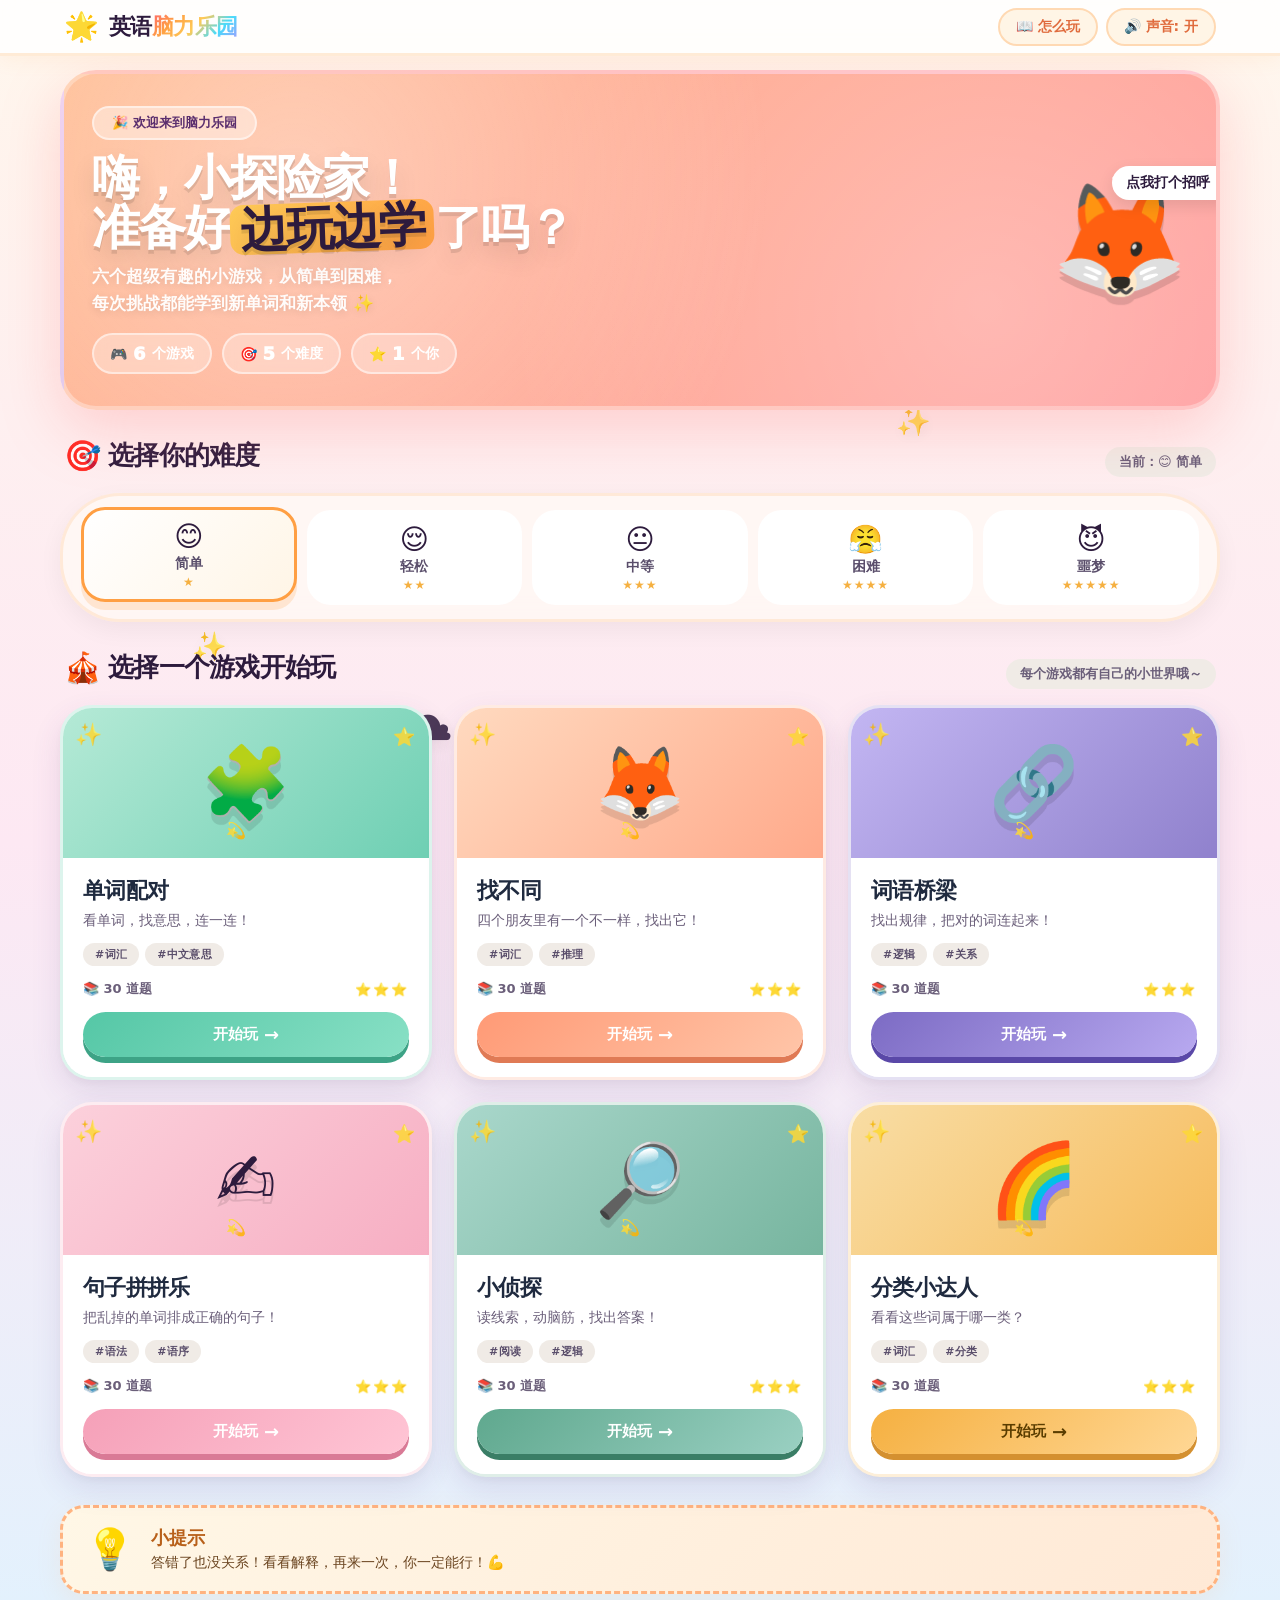
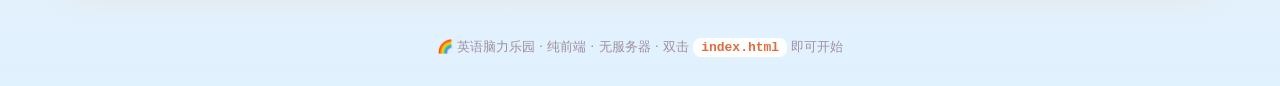
==== index.html @ 0944f55c "init: 英语脑力乐园游戏站" ====
<!DOCTYPE html>
<html lang="zh">
<head>
    <meta charset="UTF-8" />
    <meta name="viewport" content="width=device-width, initial-scale=1.0" />
    <title>🌈 英语脑力乐园 · 选个游戏开始玩吧</title>
    <link rel="stylesheet" href="./assets/emoji.css" />
    <link rel="stylesheet" href="./common.css" />
</head>
<body>
<div class="bg-decor">
    <span class="balloon b1">🎈</span>
    <span class="balloon b2">🎈</span>
    <span class="balloon b3">🎈</span>
    <span class="cloud c1">☁️</span>
    <span class="cloud c2">☁️</span>
    <span class="cloud c3">☁️</span>
    <span class="sparkle s1">✨</span>
    <span class="sparkle s2">⭐</span>
    <span class="sparkle s3">✨</span>
    <span class="sparkle s4">⭐</span>
    <span class="sparkle s5">✨</span>
</div>

<header class="topbar">
    <div class="logo">
        <span class="logo-mark">🌟</span>
        <span class="logo-text">英语<em>脑力乐园</em></span>
    </div>
    <div class="topbar-actions">
        <button class="chip-btn" onclick="location.href='./help.html'">📖 怎么玩</button>
        <button class="chip-btn sound-btn" id="soundBtn" onclick="toggleSound()">🔊 声音: 开</button>
    </div>
</header>

<main>
    <!-- 顶部欢迎横幅 -->
    <section class="welcome">
        <div class="welcome-inner">
            <div class="welcome-text">
                <span class="welcome-tag">🎉 欢迎来到脑力乐园</span>
                <h1>嗨，小探险家！<br/>准备好<span class="hl">边玩边学</span>了吗？</h1>
                <p>六个超级有趣的小游戏，从简单到困难，<br/>每次挑战都能学到新单词和新本领 ✨</p>
                <div class="welcome-stats">
                    <div class="stat-pill"><span>🎮</span><strong id="totalGames">6</strong> 个游戏</div>
                    <div class="stat-pill"><span>🎯</span><strong>5</strong> 个难度</div>
                    <div class="stat-pill"><span>⭐</span><strong>1</strong> 个你</div>
                </div>
            </div>
            <div class="welcome-mascot" id="mascot">
                <div class="mascot-body">🦊</div>
                <div class="mascot-bubble">点我打个招呼！</div>
            </div>
        </div>
    </section>

    <!-- 难度选择 -->
    <section class="difficulty-section">
        <div class="section-head">
            <h2><span class="emoji">🎯</span> 选择你的难度</h2>
            <span class="current-diff" id="currentDiff">当前：😊 简单</span>
        </div>
        <div class="difficulty-bar" id="difficultyBar">
            <button class="diff-btn active" data-diff="easy">
                <span class="diff-face">😊</span>
                <span class="diff-label">简单</span>
                <span class="diff-stars">★</span>
            </button>
            <button class="diff-btn" data-diff="light">
                <span class="diff-face">😌</span>
                <span class="diff-label">轻松</span>
                <span class="diff-stars">★★</span>
            </button>
            <button class="diff-btn" data-diff="medium">
                <span class="diff-face">😐</span>
                <span class="diff-label">中等</span>
                <span class="diff-stars">★★★</span>
            </button>
            <button class="diff-btn" data-diff="hard">
                <span class="diff-face">😤</span>
                <span class="diff-label">困难</span>
                <span class="diff-stars">★★★★</span>
            </button>
            <button class="diff-btn" data-diff="nightmare">
                <span class="diff-face">😈</span>
                <span class="diff-label">噩梦</span>
                <span class="diff-stars">★★★★★</span>
            </button>
        </div>
    </section>

    <!-- 游戏选择网格 -->
    <section class="games-section">
        <div class="section-head">
            <h2><span class="emoji">🎪</span> 选择一个游戏开始玩</h2>
            <span class="hint">每个游戏都有自己的小世界哦～</span>
        </div>
        <div id="gameGrid" class="game-grid">
            <div class="loading-card">
                <span class="spinner">⏳</span>
                <span>正在召唤小精灵…</span>
            </div>
        </div>
    </section>

    <!-- 底部 -->
    <section class="footer-banner">
        <div class="footer-card">
            <span class="footer-emoji">💡</span>
            <div>
                <h3>小提示</h3>
                <p>答错了也没关系！看看解释，再来一次，你一定能行！💪</p>
            </div>
        </div>
    </section>
</main>

<footer>
    <span>🌈 英语脑力乐园 · 纯前端 · 无服务器 · 双击 <code>index.html</code> 即可开始</span>
</footer>

<script src="./questions.js"></script>
<script src="./common.js"></script>
<script>
    // 游戏元信息
    const GAME_META = {
        match: {
            name: '单词配对',
            icon: '🧩',
            desc: '看单词，找意思，连一连！',
            color: 'mint',
            tags: ['词汇', '中文意思'],
            file: './game-match.html'
        },
        odd: {
            name: '找不同',
            icon: '🦊',
            desc: '四个朋友里有一个不一样，找出它！',
            color: 'peach',
            tags: ['词汇', '推理'],
            file: './game-odd.html'
        },
        connect: {
            name: '词语桥梁',
            icon: '🔗',
            desc: '找出规律，把对的词连起来！',
            color: 'purple',
            tags: ['逻辑', '关系'],
            file: './game-connect.html'
        },
        sentence: {
            name: '句子拼拼乐',
            icon: '✍️',
            desc: '把乱掉的单词排成正确的句子！',
            color: 'pink',
            tags: ['语法', '语序'],
            file: './game-sentence.html'
        },
        detective: {
            name: '小侦探',
            icon: '🔎',
            desc: '读线索，动脑筋，找出答案！',
            color: 'green',
            tags: ['阅读', '逻辑'],
            file: './game-detective.html'
        },
        groups: {
            name: '分类小达人',
            icon: '🌈',
            desc: '看看这些词属于哪一类？',
            color: 'sunny',
            tags: ['词汇', '分类'],
            file: './game-groups.html'
        }
    };

    let currentDifficulty = 'easy';
    let questionBank = null;

    // 难度切换
    function setDifficulty(diff) {
        currentDifficulty = diff;
        document.querySelectorAll('.diff-btn').forEach(btn => {
            btn.classList.toggle('active', btn.dataset.diff === diff);
        });
        document.getElementById('currentDiff').textContent = '当前：' + DIFF_FACES[diff];
        try { localStorage.setItem('brainpark_diff', diff); } catch(_) {}
        renderGames();
    }

    function renderGames() {
        const grid = document.getElementById('gameGrid');
        if (!questionBank) {
            grid.innerHTML = '<div class="loading-card"><span class="spinner">⏳</span><span>题目小精灵还没到…</span></div>';
            return;
        }
        let html = '';
        Object.entries(GAME_META).forEach(([id, meta]) => {
            const pool = (questionBank[id] && questionBank[id][currentDifficulty]) || [];
            const count = pool.length;
            const available = count > 0;
            html += `
                <article class="game-card color-${meta.color}${available ? '' : ' locked'}">
                    <div class="game-card-glow"></div>
                    <div class="game-card-icon">
                        <span class="game-emoji">${meta.icon}</span>
                        <span class="game-deco d1">✨</span>
                        <span class="game-deco d2">⭐</span>
                        <span class="game-deco d3">💫</span>
                    </div>
                    <div class="game-card-body">
                        <h3>${meta.name}</h3>
                        <p>${meta.desc}</p>
                        <div class="game-tags">
                            ${meta.tags.map(t => `<span class="g-tag">#${t}</span>`).join('')}
                        </div>
                        <div class="game-meta-row">
                            <span class="game-count">${available ? `📚 ${count} 道题` : '🚧 暂未开放'}</span>
                            <span class="game-stars">${available ? '⭐⭐⭐' : '☆☆☆'}</span>
                        </div>
                        ${available
                            ? `<a class="play-btn" href="${meta.file}">开始玩 <span class="arrow">→</span></a>`
                            : `<button class="play-btn disabled" disabled>暂无题目</button>`}
                    </div>
                </article>
            `;
        });
        grid.innerHTML = html;
    }

    // 加载题库（来自 common.js，会自动优先用 window.QUESTION_BANK）
    async function loadQuestions() {
        try {
            questionBank = await loadQuestionBank();
            const total = Object.values(questionBank).reduce((s, g) => s + Object.values(g).reduce((s2, d) => s2 + d.length, 0), 0);
            console.log('[lobby] 题库加载成功，共', total, '题');
        } catch (e) {
            console.error('[lobby] 题库加载失败', e);
            questionBank = {};
        }
        renderGames();
    }

    // 吉祥物互动
    function setupMascot() {
        const mascot = document.getElementById('mascot');
        if (!mascot) return;
        const greetings = ['加油！💪', '你真棒！⭐', '来玩呀～', '选我吧！', '我喜欢学英语！', '一起加油！'];
        mascot.addEventListener('click', () => {
            const bubble = mascot.querySelector('.mascot-bubble');
            bubble.textContent = greetings[Math.floor(Math.random() * greetings.length)];
            bubble.style.animation = 'none';
            void bubble.offsetWidth;
            bubble.style.animation = 'popBubble 0.5s ease';
            playPop();
        });
    }

    // 初始化
    document.querySelectorAll('.diff-btn').forEach(btn => {
        btn.addEventListener('click', () => setDifficulty(btn.dataset.diff));
    });

    try {
        const saved = localStorage.getItem('brainpark_diff');
        if (saved) currentDifficulty = saved;
    } catch(_) {}

    // 应用保存的难度到 UI
    document.querySelectorAll('.diff-btn').forEach(btn => {
        btn.classList.toggle('active', btn.dataset.diff === currentDifficulty);
    });
    document.getElementById('currentDiff').textContent = '当前：' + DIFF_FACES[currentDifficulty];

    setupMascot();
    loadQuestions();
    renderGames();
</script>
</body>
</html>
---- assets/emoji.css ----
/* ====================================================================
   Emoji 字体 · Noto Color Emoji
   让所有 emoji 在 Windows 浏览器上正常彩色显示
   ==================================================================== */

@font-face {
    font-family: 'Noto Color Emoji';
    font-style: normal;
    font-weight: 400;
    font-display: swap;
    src: url('./fonts/noto-color-emoji-0.woff2') format('woff2');
    unicode-range:
        U+0000-00FF,        /* 基本拉丁 / 拉丁-1 补充（错位映射 emoji 子集 0） */
        U+2000-206F,        /* 常用标点 */
        U+2300-23FF,        /* 杂项技术符号 */
        U+2700-27BF,        /* 装饰符号 */
        U+2900-297F,        /* 补充箭头-B */
        U+E000-F8FF,        /* 私有使用区 */
        U+FE0F;             /* 变体选择器-16 */
}
@font-face {
    font-family: 'Noto Color Emoji';
    font-style: normal;
    font-weight: 400;
    font-display: swap;
    src: url('./fonts/noto-color-emoji-1.woff2') format('woff2');
    unicode-range: U+1F100-1F1FF; /* 封闭式字母数字补充 */
}
@font-face {
    font-family: 'Noto Color Emoji';
    font-style: normal;
    font-weight: 400;
    font-display: swap;
    src: url('./fonts/noto-color-emoji-2.woff2') format('woff2');
    unicode-range: U+1F000-1F02F, U+1F0A0-1F0FF, U+1F100-1F1FF, U+1F200-1F2FF;
}
@font-face {
    font-family: 'Noto Color Emoji';
    font-style: normal;
    font-weight: 400;
    font-display: swap;
    src: url('./fonts/noto-color-emoji-3.woff2') format('woff2');
    unicode-range: U+1F300-1F5FF;
}
@font-face {
    font-family: 'Noto Color Emoji';
    font-style: normal;
    font-weight: 400;
    font-display: swap;
    src: url('./fonts/noto-color-emoji-4.woff2') format('woff2');
    unicode-range: U+1F600-1F64F;
}
@font-face {
    font-family: 'Noto Color Emoji';
    font-style: normal;
    font-weight: 400;
    font-display: swap;
    src: url('./fonts/noto-color-emoji-5.woff2') format('woff2');
    unicode-range: U+1F650-1F67F, U+1F680-1F6FF;
}
@font-face {
    font-family: 'Noto Color Emoji';
    font-style: normal;
    font-weight: 400;
    font-display: swap;
    src: url('./fonts/noto-color-emoji-6.woff2') format('woff2');
    unicode-range: U+1F700-1F77F, U+1F780-1F7FF, U+1F800-1F8FF;
}
@font-face {
    font-family: 'Noto Color Emoji';
    font-style: normal;
    font-weight: 400;
    font-display: swap;
    src: url('./fonts/noto-color-emoji-7.woff2') format('woff2');
    unicode-range: U+1F900-1F9FF, U+1FA00-1FA6F, U+1FA70-1FAFF, U+2600-26FF;
}

/* 全局：emoji 字体放在字体栈首，让浏览器优先用本地 Noto Color Emoji 渲染 emoji */
html, body, button, input, select, textarea {
    font-family: 'Noto Color Emoji', 'Segoe UI Emoji', 'Apple Color Emoji',
                 'Comic Sans MS', 'Chalkboard SE', 'Quicksand',
                 'PingFang SC', 'Microsoft YaHei', system-ui, sans-serif;
}
---- common.css ----
/* ====================================================================
   英语脑力乐园 · 公共样式
   设计目标：明亮、卡通、圆润、丰富动画，吸引小朋友
   ==================================================================== */

:root {
    --c-mint: #55c7a6;
    --c-mint-dark: #3da386;
    --c-peach: #ff9a76;
    --c-peach-dark: #e07a55;
    --c-purple: #7c6bc4;
    --c-purple-dark: #5a48a8;
    --c-pink: #f5a0b8;
    --c-pink-dark: #d97a96;
    --c-green: #5fa88e;
    --c-green-dark: #3a7e66;
    --c-sunny: #f5b041;
    --c-sunny-dark: #d49030;
    --c-sky: #48dbfb;
    --c-sky-dark: #1eb8de;

    --shadow-card: 0 12px 30px rgba(90, 60, 130, 0.12), 0 4px 10px rgba(0,0,0,0.04);
    --shadow-hover: 0 20px 50px rgba(90, 60, 130, 0.20);
    --radius-lg: 28px;
    --radius-md: 20px;
    --radius-sm: 14px;
}

* { box-sizing: border-box; margin: 0; padding: 0; }

html { scroll-behavior: smooth; }

body {
    font-family: 'Comic Sans MS', 'Chalkboard SE', 'Quicksand', 'PingFang SC', 'Microsoft YaHei', system-ui, sans-serif;
    background: linear-gradient(180deg, #fff7ed 0%, #fde8f3 50%, #e0f2fe 100%);
    min-height: 100vh;
    overflow-x: hidden;
    color: #2d1b3d;
    position: relative;
}

button { font: inherit; cursor: pointer; border: none; background: none; color: inherit; }
a { text-decoration: none; color: inherit; }

/* ===== 背景装饰 ===== */
.bg-decor {
    position: fixed;
    inset: 0;
    z-index: 0;
    pointer-events: none;
    overflow: hidden;
}
.bg-decor span {
    position: absolute;
    user-select: none;
    opacity: 0.85;
    filter: drop-shadow(0 4px 8px rgba(0,0,0,0.08));
}
.bg-decor .balloon {
    font-size: 50px;
    animation: floatBalloon 7s ease-in-out infinite;
}
.b1 { left: 5%; top: 12%; animation-delay: 0s; }
.b2 { left: 88%; top: 8%; animation-delay: 1.4s; }
.b3 { left: 78%; top: 60%; animation-delay: 3s; font-size: 42px; }

.bg-decor .cloud {
    font-size: 70px;
    animation: driftCloud 24s linear infinite;
}
.c1 { left: -10%; top: 30%; }
.c2 { left: 30%; top: 75%; font-size: 56px; animation-delay: -8s; }
.c3 { left: 60%; top: 18%; font-size: 50px; animation-delay: -16s; }

.bg-decor .sparkle {
    font-size: 28px;
    animation: twinkle 2s ease-in-out infinite;
}
.s1 { left: 15%; top: 70%; animation-delay: 0s; }
.s2 { left: 45%; top: 8%; animation-delay: 0.4s; }
.s3 { left: 70%; top: 45%; animation-delay: 0.8s; }
.s4 { left: 22%; top: 88%; animation-delay: 1.2s; font-size: 22px; }
.s5 { left: 92%; top: 35%; animation-delay: 1.6s; font-size: 24px; }

@keyframes floatBalloon {
    0%, 100% { transform: translateY(0) rotate(-3deg); }
    50% { transform: translateY(-18px) rotate(3deg); }
}
@keyframes driftCloud {
    0% { transform: translateX(0); }
    100% { transform: translateX(120vw); }
}
@keyframes twinkle {
    0%, 100% { opacity: 0.4; transform: scale(0.8) rotate(0deg); }
    50% { opacity: 1; transform: scale(1.2) rotate(180deg); }
}

/* ===== 顶栏 ===== */
.topbar {
    position: sticky;
    top: 0;
    z-index: 50;
    height: 56px;
    background: rgba(255, 255, 255, 0.85);
    backdrop-filter: blur(14px);
    border-bottom: 3px solid rgba(255, 180, 100, 0.25);
    display: flex;
    align-items: center;
    justify-content: space-between;
    padding: 0 5vw;
    box-shadow: 0 4px 20px rgba(255, 150, 50, 0.08);
}
.logo {
    display: flex;
    align-items: center;
    gap: 10px;
    font-weight: 950;
    font-size: 22px;
    color: #2d1b3d;
    letter-spacing: -0.02em;
}
.logo-mark {
    font-size: 28px;
    animation: spinLogo 4s linear infinite;
    display: inline-block;
}
.logo-text em {
    font-style: normal;
    background: linear-gradient(135deg, #ff6b6b, #ff9f43, #feca57, #48dbfb, #a29bfe);
    -webkit-background-clip: text;
    background-clip: text;
    color: transparent;
}
@keyframes spinLogo {
    0% { transform: rotate(-8deg) scale(1); }
    50% { transform: rotate(8deg) scale(1.15); }
    100% { transform: rotate(-8deg) scale(1); }
}

.topbar-actions { display: flex; gap: 8px; }
.chip-btn {
    background: #fff5e6;
    border: 2px solid #ffd9b3;
    border-radius: 40px;
    padding: 8px 16px;
    font-weight: 800;
    font-size: 14px;
    color: #e06b3d;
    transition: 0.2s;
}
.chip-btn:hover {
    background: #ffd9b3;
    transform: translateY(-2px);
}

/* ===== 主区域 ===== */
main {
    position: relative;
    z-index: 1;
    max-width: 1200px;
    margin: 0 auto;
    padding: 14px 20px 24px;
}

/* ===== 欢迎横幅 ===== */
.welcome {
    position: relative;
    margin-bottom: 28px;
    padding: 32px 28px;
    background: linear-gradient(135deg, #ffb88c 0%, #ff9a9e 35%, #fbc2eb 70%, #a18cd1 100%);
    background-size: 300% 300%;
    animation: gradientShift 10s ease-in-out infinite;
    border-radius: 36px;
    box-shadow: 0 20px 60px rgba(255, 130, 130, 0.30);
    border: 4px solid rgba(255, 255, 255, 0.40);
    overflow: hidden;
}
@keyframes gradientShift {
    0%, 100% { background-position: 0% 50%; }
    50% { background-position: 100% 50%; }
}
.welcome::before {
    content: '';
    position: absolute;
    inset: 0;
    background:
        radial-gradient(circle at 20% 30%, rgba(255,255,255,0.35), transparent 50%),
        radial-gradient(circle at 80% 70%, rgba(255,255,255,0.25), transparent 50%);
    pointer-events: none;
}
.welcome-inner {
    position: relative;
    z-index: 1;
    display: flex;
    align-items: center;
    gap: 24px;
    flex-wrap: wrap;
}
.welcome-text { flex: 1 1 320px; min-width: 280px; }
.welcome-tag {
    display: inline-block;
    background: rgba(255,255,255,0.40);
    backdrop-filter: blur(6px);
    padding: 6px 18px;
    border-radius: 40px;
    font-size: 13px;
    font-weight: 900;
    color: #5b2e6e;
    border: 2px solid rgba(255,255,255,0.50);
    margin-bottom: 12px;
}
.welcome h1 {
    font-size: clamp(32px, 5vw, 48px);
    line-height: 1.05;
    color: #fff;
    text-shadow: 0 4px 0 rgba(0,0,0,0.10), 0 12px 24px rgba(0,0,0,0.12);
    font-weight: 950;
    letter-spacing: -0.04em;
    margin-bottom: 10px;
}
.welcome h1 .hl {
    display: inline-block;
    background: linear-gradient(135deg, #feca57, #ff9f43);
    padding: 0 10px;
    border-radius: 14px;
    color: #2d1b3d;
    transform: rotate(-2deg);
}
.welcome p {
    color: rgba(255,255,255,0.95);
    font-size: 17px;
    line-height: 1.6;
    font-weight: 600;
    margin-bottom: 16px;
    text-shadow: 0 2px 8px rgba(0,0,0,0.10);
}
.welcome-stats { display: flex; gap: 10px; flex-wrap: wrap; }
.stat-pill {
    background: rgba(255,255,255,0.30);
    backdrop-filter: blur(8px);
    border: 2px solid rgba(255,255,255,0.50);
    border-radius: 40px;
    padding: 8px 16px;
    font-size: 14px;
    font-weight: 700;
    color: #fff;
    display: inline-flex;
    align-items: center;
    gap: 6px;
}
.stat-pill strong { font-weight: 950; font-size: 18px; }

.welcome-mascot {
    flex: 0 0 auto;
    text-align: center;
    cursor: pointer;
    position: relative;
    transition: transform 0.3s;
}
.welcome-mascot:hover { transform: scale(1.05) rotate(-3deg); }
.mascot-body {
    font-size: 110px;
    animation: mascotBounce 1.5s ease-in-out infinite;
    filter: drop-shadow(0 8px 0 rgba(0,0,0,0.12));
}
@keyframes mascotBounce {
    0%, 100% { transform: translateY(0); }
    50% { transform: translateY(-10px); }
}
.mascot-bubble {
    position: absolute;
    top: -10px;
    right: -50px;
    background: #fff;
    color: #2d1b3d;
    padding: 8px 14px;
    border-radius: 18px;
    font-weight: 800;
    font-size: 14px;
    box-shadow: 0 6px 16px rgba(0,0,0,0.10);
    white-space: nowrap;
}
.mascot-bubble::after {
    content: '';
    position: absolute;
    left: -8px;
    bottom: 14px;
    width: 0; height: 0;
    border: 8px solid transparent;
    border-right-color: #fff;
}
@keyframes popBubble {
    0% { transform: scale(0.5); opacity: 0; }
    60% { transform: scale(1.15); }
    100% { transform: scale(1); opacity: 1; }
}

/* ===== Section Heads ===== */
.section-head {
    display: flex;
    align-items: baseline;
    justify-content: space-between;
    margin: 12px 4px 16px;
    flex-wrap: wrap;
    gap: 6px;
}
.section-head h2 {
    font-size: 26px;
    letter-spacing: -0.03em;
    color: #2d1b3d;
    display: flex;
    align-items: center;
    gap: 8px;
}
.section-head h2 .emoji { font-size: 30px; }
.section-head .current-diff,
.section-head .hint {
    background: #f0ebe6;
    color: #6b5f7a;
    padding: 6px 14px;
    border-radius: 40px;
    font-size: 13px;
    font-weight: 800;
}

/* ===== 难度选择 ===== */
.difficulty-section { margin-bottom: 28px; }
.difficulty-bar {
    display: flex;
    gap: 10px;
    flex-wrap: wrap;
    background: rgba(255, 248, 245, 0.85);
    backdrop-filter: blur(10px);
    padding: 14px 18px;
    border-radius: 60px;
    border: 3px solid rgba(255, 180, 100, 0.20);
    box-shadow: 0 8px 24px rgba(0,0,0,0.05);
}
.diff-btn {
    display: flex;
    flex-direction: column;
    align-items: center;
    gap: 2px;
    padding: 10px 20px;
    border-radius: 24px;
    background: #fff;
    border: 3px solid transparent;
    transition: 0.2s cubic-bezier(0.34, 1.56, 0.64, 1);
    flex: 1 1 100px;
    min-width: 90px;
}
.diff-btn:hover { transform: translateY(-3px); background: #fff8f0; }
.diff-btn.active {
    background: linear-gradient(135deg, #fff, #fff5e6);
    border-color: #ff9f43;
    box-shadow: 0 8px 0 rgba(255, 159, 67, 0.20);
    transform: translateY(-3px);
}
.diff-face { font-size: 28px; }
.diff-label { font-weight: 900; color: #5a4e6b; font-size: 14px; }
.diff-stars { color: #f5b041; font-size: 12px; letter-spacing: 1px; }

/* ===== 游戏卡片网格 ===== */
.games-section { margin-bottom: 28px; }
.game-grid {
    display: grid;
    grid-template-columns: repeat(3, 1fr);
    gap: 22px;
}

.game-card {
    position: relative;
    border-radius: 32px;
    overflow: hidden;
    background: #fff;
    box-shadow: var(--shadow-card);
    transition: 0.3s cubic-bezier(0.34, 1.56, 0.64, 1);
    display: flex;
    flex-direction: column;
    cursor: pointer;
    border: 3px solid transparent;
}
.game-card.locked { opacity: 0.55; cursor: not-allowed; }
.game-card:hover:not(.locked) {
    transform: translateY(-12px) scale(1.02);
    box-shadow: var(--shadow-hover);
}

.game-card-glow {
    position: absolute;
    inset: 0;
    pointer-events: none;
    opacity: 0;
    transition: opacity 0.3s;
    background: radial-gradient(circle at 50% 0%, rgba(255,255,255,0.45), transparent 70%);
}
.game-card:hover .game-card-glow { opacity: 1; }

.game-card-icon {
    position: relative;
    height: 150px;
    display: flex;
    align-items: center;
    justify-content: center;
    overflow: hidden;
}
.game-card-icon::before {
    content: '';
    position: absolute;
    inset: 0;
    opacity: 0.85;
}
.color-mint .game-card-icon::before { background: linear-gradient(135deg, #a8e6cf, #55c7a6); }
.color-peach .game-card-icon::before { background: linear-gradient(135deg, #ffd3b4, #ff9a76); }
.color-purple .game-card-icon::before { background: linear-gradient(135deg, #b8a9f0, #7c6bc4); }
.color-pink .game-card-icon::before { background: linear-gradient(135deg, #fbc8d5, #f5a0b8); }
.color-green .game-card-icon::before { background: linear-gradient(135deg, #9ad0c2, #5fa88e); }
.color-sunny .game-card-icon::before { background: linear-gradient(135deg, #f7d794, #f5b041); }

.color-mint { border-color: rgba(85, 199, 166, 0.20); }
.color-peach { border-color: rgba(255, 154, 118, 0.20); }
.color-purple { border-color: rgba(124, 107, 196, 0.20); }
.color-pink { border-color: rgba(245, 160, 184, 0.20); }
.color-green { border-color: rgba(95, 168, 142, 0.20); }
.color-sunny { border-color: rgba(245, 176, 65, 0.20); }

.game-emoji {
    font-size: 72px;
    position: relative;
    z-index: 2;
    filter: drop-shadow(0 8px 0 rgba(0,0,0,0.10));
    animation: emojiFloat 3s ease-in-out infinite;
}
.game-card:hover .game-emoji { animation: emojiFloat 1.4s ease-in-out infinite; }
@keyframes emojiFloat {
    0%, 100% { transform: translateY(0) rotate(-4deg); }
    50% { transform: translateY(-10px) rotate(4deg); }
}

.game-deco {
    position: absolute;
    z-index: 3;
    font-size: 22px;
    opacity: 0.85;
    animation: spinDeco 8s linear infinite;
}
.game-deco.d1 { left: 12px; top: 14px; }
.game-deco.d2 { right: 14px; top: 18px; animation-delay: -2s; font-size: 18px; }
.game-deco.d3 { right: 50%; bottom: 18px; animation-delay: -4s; font-size: 16px; }
@keyframes spinDeco {
    0% { transform: rotate(0deg) scale(1); }
    50% { transform: rotate(180deg) scale(1.3); }
    100% { transform: rotate(360deg) scale(1); }
}

.game-card-body {
    padding: 18px 20px 20px;
    display: flex;
    flex-direction: column;
    flex: 1;
    background: #fff;
}
.game-card-body h3 {
    font-size: 22px;
    margin: 0 0 4px;
    letter-spacing: -0.03em;
    color: #1f2a3f;
}
.game-card-body p {
    color: #6b5f7a;
    font-size: 14px;
    line-height: 1.5;
    margin: 0 0 12px;
    font-weight: 500;
}
.game-tags {
    display: flex;
    gap: 6px;
    flex-wrap: wrap;
    margin-bottom: 14px;
}
.g-tag {
    font-size: 11px;
    background: #f0ebe6;
    color: #5a4e6b;
    border-radius: 40px;
    padding: 4px 12px;
    font-weight: 800;
    letter-spacing: 0.03em;
}

.game-meta-row {
    display: flex;
    justify-content: space-between;
    align-items: center;
    margin-bottom: 14px;
    font-size: 13px;
    font-weight: 700;
}
.game-count { color: #6b5f7a; }
.game-stars { color: #f5b041; letter-spacing: 2px; }

.play-btn {
    margin-top: auto;
    text-align: center;
    border-radius: 60px;
    padding: 12px 18px;
    color: #fff;
    font-weight: 900;
    font-size: 15px;
    box-shadow: 0 6px 0 rgba(80, 60, 170, 0.20);
    transition: 0.15s cubic-bezier(0.34, 1.56, 0.64, 1);
    display: flex;
    align-items: center;
    justify-content: center;
    gap: 6px;
    background: linear-gradient(135deg, #6c5ce7, #a29bfe);
}
.play-btn:hover {
    transform: translateY(-3px);
    box-shadow: 0 9px 0 rgba(80, 60, 170, 0.20);
}
.play-btn:active { transform: translateY(4px); box-shadow: 0 2px 0 rgba(80, 60, 170, 0.25); }
.play-btn.disabled {
    background: #d0c8c0;
    box-shadow: 0 4px 0 #b0a898;
    cursor: not-allowed;
}
.color-mint .play-btn { background: linear-gradient(135deg, #55c7a6, #88e0c5); box-shadow: 0 6px 0 #3da386; }
.color-peach .play-btn { background: linear-gradient(135deg, #ff9a76, #ffc5a8); box-shadow: 0 6px 0 #e07a55; }
.color-purple .play-btn { background: linear-gradient(135deg, #7c6bc4, #b8a9f0); box-shadow: 0 6px 0 #5a48a8; }
.color-pink .play-btn { background: linear-gradient(135deg, #f5a0b8, #ffc5d5); box-shadow: 0 6px 0 #d97a96; }
.color-green .play-btn { background: linear-gradient(135deg, #5fa88e, #9ad0c2); box-shadow: 0 6px 0 #3a7e66; }
.color-sunny .play-btn { background: linear-gradient(135deg, #f5b041, #ffd794); box-shadow: 0 6px 0 #d49030; color: #5a3d00; }
.arrow {
    font-size: 18px;
    transition: 0.2s;
    display: inline-block;
}
.play-btn:hover .arrow { transform: translateX(4px); }

/* ===== 加载状态 ===== */
.loading-card {
    grid-column: 1 / -1;
    text-align: center;
    padding: 40px;
    color: #6b5f7a;
    font-size: 16px;
    font-weight: 600;
    display: flex;
    align-items: center;
    justify-content: center;
    gap: 8px;
}
.spinner {
    display: inline-block;
    animation: spin 1s linear infinite;
    font-size: 28px;
}
@keyframes spin { 100% { transform: rotate(360deg); } }

/* ===== 底部提示 ===== */
.footer-banner {
    margin-top: 16px;
}
.footer-card {
    display: flex;
    align-items: center;
    gap: 16px;
    padding: 18px 22px;
    background: linear-gradient(135deg, #fff7e6, #ffe9d6);
    border-radius: 24px;
    border: 3px dashed #ffb380;
    box-shadow: 0 8px 24px rgba(255, 180, 100, 0.12);
}
.footer-emoji {
    font-size: 40px;
    flex: 0 0 auto;
}
.footer-card h3 { color: #b8601a; margin-bottom: 2px; font-size: 18px; }
.footer-card p { color: #6b4520; font-size: 14px; line-height: 1.5; }

/* ===== 底栏 ===== */
footer {
    text-align: center;
    color: #a090a0;
    font-size: 13px;
    padding: 20px 24px 30px;
    font-weight: 500;
}
footer code {
    background: #fff;
    padding: 2px 8px;
    border-radius: 8px;
    color: #e06b3d;
    font-weight: 700;
}

/* ===== 响应式 ===== */
@media (max-width: 900px) {
    .game-grid { grid-template-columns: repeat(2, 1fr); }
    .welcome-inner { flex-direction: column; text-align: center; }
    .welcome-stats { justify-content: center; }
}
@media (max-width: 600px) {
    .topbar { padding: 0 14px; height: 60px; }
    .logo { font-size: 18px; }
    .logo-mark { font-size: 26px; }
    .chip-btn { font-size: 12px; padding: 6px 12px; }
    .game-grid { grid-template-columns: 1fr; gap: 16px; }
    .welcome { padding: 24px 18px; border-radius: 24px; }
    .welcome h1 { font-size: 28px; }
    .difficulty-bar { padding: 10px 12px; border-radius: 32px; }
    .diff-btn { padding: 8px 10px; min-width: 60px; flex: 1 1 60px; }
    .diff-face { font-size: 22px; }
    .diff-label { font-size: 11px; }
    .main { padding: 16px 12px 40px; }
    .mascot-body { font-size: 80px; }
    .mascot-bubble { font-size: 12px; right: -20px; }
}
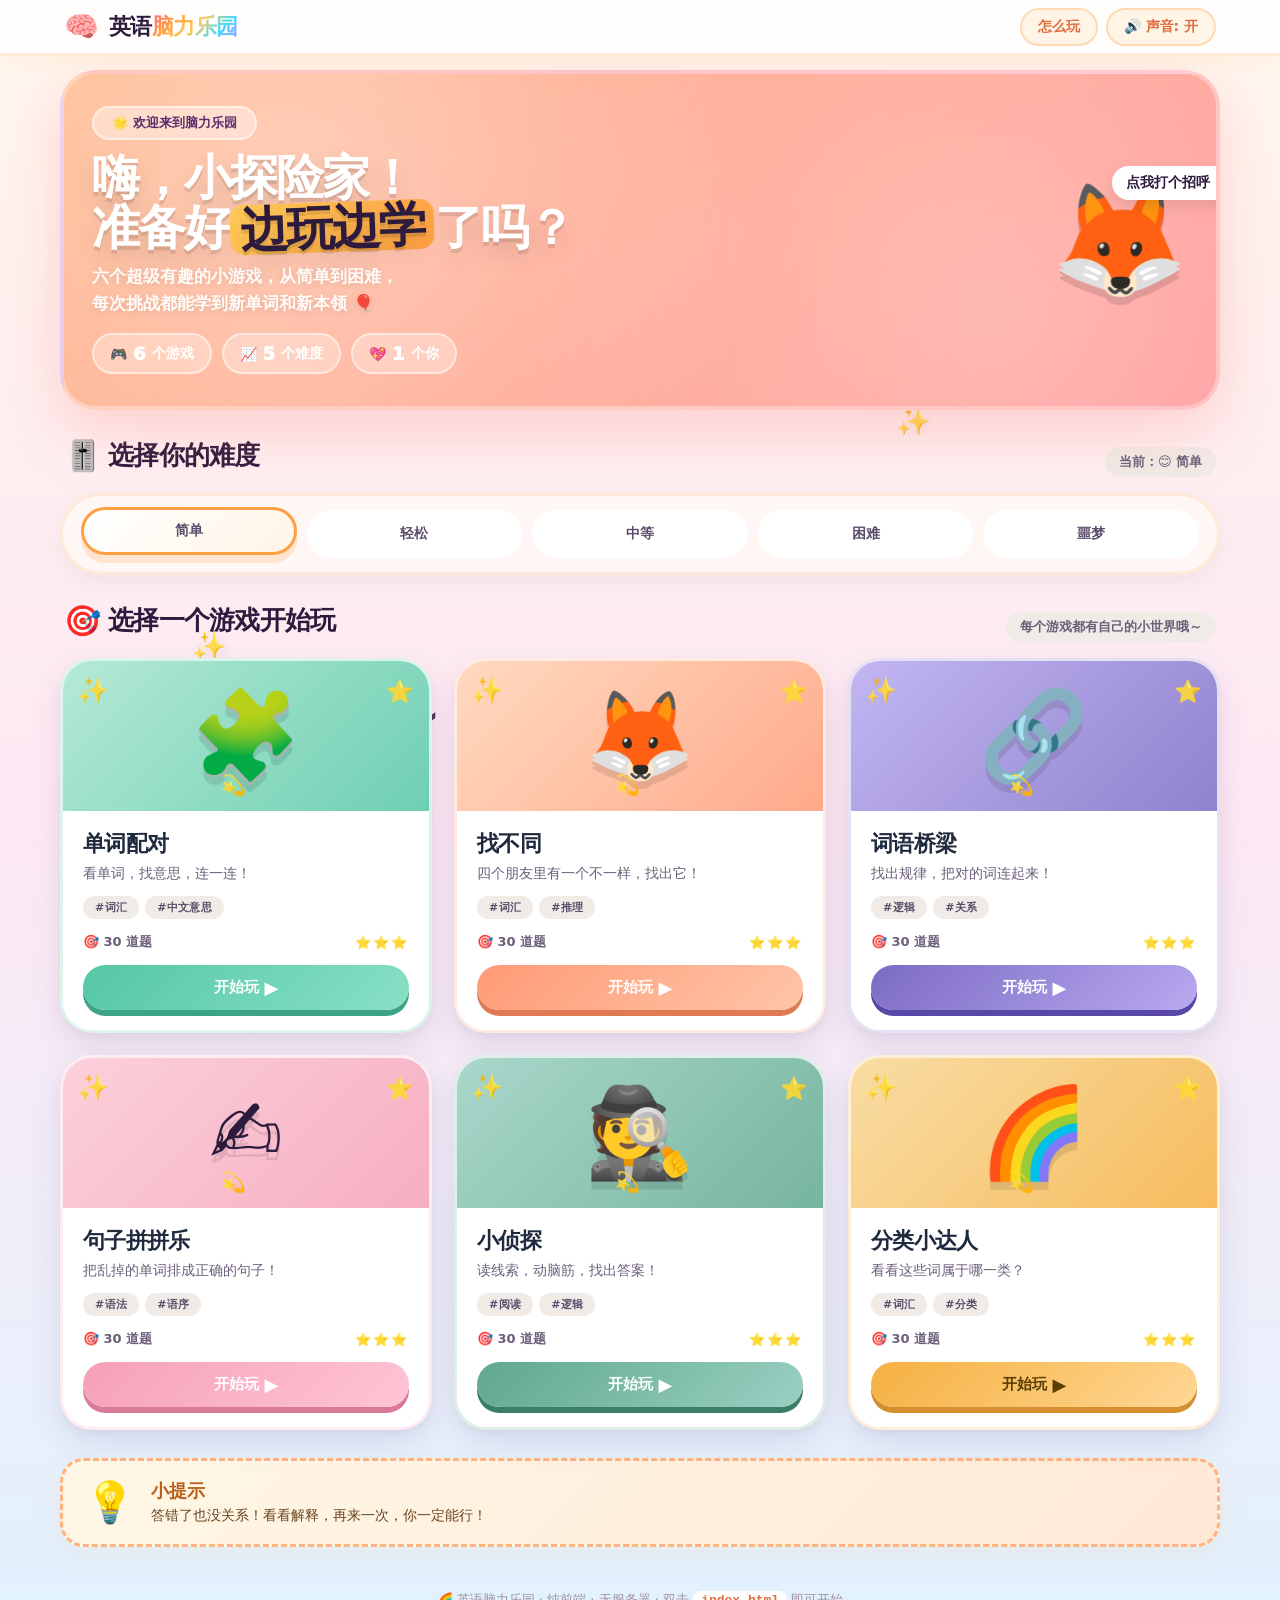
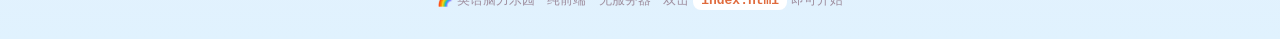
==== commit 1c754f4a: "更新游戏内容与页面样式" ====
--- a/index.html
+++ b/index.html
@@ -3,7 +3,7 @@
 <head>
     <meta charset="UTF-8" />
     <meta name="viewport" content="width=device-width, initial-scale=1.0" />
-    <title>🌈 英语脑力乐园 · 选个游戏开始玩吧</title>
+    <title>🧩 英语脑力乐园 · 选个游戏开始玩吧</title>
     <link rel="stylesheet" href="./assets/emoji.css" />
     <link rel="stylesheet" href="./common.css" />
 </head>
@@ -11,24 +11,24 @@
 <div class="bg-decor">
     <span class="balloon b1">🎈</span>
     <span class="balloon b2">🎈</span>
-    <span class="balloon b3">🎈</span>
-    <span class="cloud c1">☁️</span>
-    <span class="cloud c2">☁️</span>
-    <span class="cloud c3">☁️</span>
+    <span class="balloon b3"></span>
+    <span class="cloud c1">~</span>
+    <span class="cloud c2">~</span>
+    <span class="cloud c3">~</span>
     <span class="sparkle s1">✨</span>
     <span class="sparkle s2">⭐</span>
     <span class="sparkle s3">✨</span>
     <span class="sparkle s4">⭐</span>
-    <span class="sparkle s5">✨</span>
+    <span class="sparkle s5"></span>
 </div>
 
 <header class="topbar">
     <div class="logo">
-        <span class="logo-mark">🌟</span>
+        <span class="logo-mark">🧠</span>
         <span class="logo-text">英语<em>脑力乐园</em></span>
     </div>
     <div class="topbar-actions">
-        <button class="chip-btn" onclick="location.href='./help.html'">📖 怎么玩</button>
+        <button class="chip-btn" onclick="location.href='./help.html'"> 怎么玩</button>
         <button class="chip-btn sound-btn" id="soundBtn" onclick="toggleSound()">🔊 声音: 开</button>
     </div>
 </header>
@@ -38,13 +38,13 @@
     <section class="welcome">
         <div class="welcome-inner">
             <div class="welcome-text">
-                <span class="welcome-tag">🎉 欢迎来到脑力乐园</span>
+                <span class="welcome-tag">🌟 欢迎来到脑力乐园</span>
                 <h1>嗨，小探险家！<br/>准备好<span class="hl">边玩边学</span>了吗？</h1>
-                <p>六个超级有趣的小游戏，从简单到困难，<br/>每次挑战都能学到新单词和新本领 ✨</p>
+                <p>六个超级有趣的小游戏，从简单到困难，<br/>每次挑战都能学到新单词和新本领 🎈</p>
                 <div class="welcome-stats">
                     <div class="stat-pill"><span>🎮</span><strong id="totalGames">6</strong> 个游戏</div>
-                    <div class="stat-pill"><span>🎯</span><strong>5</strong> 个难度</div>
-                    <div class="stat-pill"><span>⭐</span><strong>1</strong> 个你</div>
+                    <div class="stat-pill"><span>📈</span><strong>5</strong> 个难度</div>
+                    <div class="stat-pill"><span>💖</span><strong>1</strong> 个你</div>
                 </div>
             </div>
             <div class="welcome-mascot" id="mascot">
@@ -57,34 +57,34 @@
     <!-- 难度选择 -->
     <section class="difficulty-section">
         <div class="section-head">
-            <h2><span class="emoji">🎯</span> 选择你的难度</h2>
+            <h2><span class="emoji">🎚️</span> 选择你的难度</h2>
             <span class="current-diff" id="currentDiff">当前：😊 简单</span>
         </div>
         <div class="difficulty-bar" id="difficultyBar">
             <button class="diff-btn active" data-diff="easy">
-                <span class="diff-face">😊</span>
+                <span class="diff-face"></span>
                 <span class="diff-label">简单</span>
-                <span class="diff-stars">★</span>
+                <span class="diff-stars"></span>
             </button>
             <button class="diff-btn" data-diff="light">
-                <span class="diff-face">😌</span>
+                <span class="diff-face"></span>
                 <span class="diff-label">轻松</span>
-                <span class="diff-stars">★★</span>
+                <span class="diff-stars"></span>
             </button>
             <button class="diff-btn" data-diff="medium">
-                <span class="diff-face">😐</span>
+                <span class="diff-face"></span>
                 <span class="diff-label">中等</span>
-                <span class="diff-stars">★★★</span>
+                <span class="diff-stars"></span>
             </button>
             <button class="diff-btn" data-diff="hard">
-                <span class="diff-face">😤</span>
+                <span class="diff-face"></span>
                 <span class="diff-label">困难</span>
-                <span class="diff-stars">★★★★</span>
+                <span class="diff-stars"></span>
             </button>
             <button class="diff-btn" data-diff="nightmare">
-                <span class="diff-face">😈</span>
+                <span class="diff-face"></span>
                 <span class="diff-label">噩梦</span>
-                <span class="diff-stars">★★★★★</span>
+                <span class="diff-stars"></span>
             </button>
         </div>
     </section>
@@ -92,12 +92,12 @@
     <!-- 游戏选择网格 -->
     <section class="games-section">
         <div class="section-head">
-            <h2><span class="emoji">🎪</span> 选择一个游戏开始玩</h2>
+            <h2><span class="emoji">🎯</span> 选择一个游戏开始玩</h2>
             <span class="hint">每个游戏都有自己的小世界哦～</span>
         </div>
         <div id="gameGrid" class="game-grid">
             <div class="loading-card">
-                <span class="spinner">⏳</span>
+                <span class="spinner"></span>
                 <span>正在召唤小精灵…</span>
             </div>
         </div>
@@ -109,7 +109,7 @@
             <span class="footer-emoji">💡</span>
             <div>
                 <h3>小提示</h3>
-                <p>答错了也没关系！看看解释，再来一次，你一定能行！💪</p>
+                <p>答错了也没关系！看看解释，再来一次，你一定能行！</p>
             </div>
         </div>
     </section>
@@ -158,7 +158,7 @@
         },
         detective: {
             name: '小侦探',
-            icon: '🔎',
+            icon: '🕵️',
             desc: '读线索，动脑筋，找出答案！',
             color: 'green',
             tags: ['阅读', '逻辑'],
@@ -191,7 +191,7 @@
     function renderGames() {
         const grid = document.getElementById('gameGrid');
         if (!questionBank) {
-            grid.innerHTML = '<div class="loading-card"><span class="spinner">⏳</span><span>题目小精灵还没到…</span></div>';
+            grid.innerHTML = '<div class="loading-card"><span class="spinner"></span><span>题目小精灵还没到…</span></div>';
             return;
         }
         let html = '';
@@ -201,28 +201,28 @@
             const available = count > 0;
             html += `
                 <article class="game-card color-${meta.color}${available ? '' : ' locked'}">
-                    <div class="game-card-glow"></div>
-                    <div class="game-card-icon">
-                        <span class="game-emoji">${meta.icon}</span>
-                        <span class="game-deco d1">✨</span>
-                        <span class="game-deco d2">⭐</span>
-                        <span class="game-deco d3">💫</span>
+                <div class="game-card-glow"></div>
+                <div class="game-card-icon">
+                    <span class="game-emoji">${meta.icon}</span>
+                    <span class="game-deco d1">✨</span>
+                    <span class="game-deco d2">⭐</span>
+                    <span class="game-deco d3">💫</span>
+                </div>
+                <div class="game-card-body">
+                    <h3>${meta.name}</h3>
+                    <p>${meta.desc}</p>
+                    <div class="game-tags">
+                        ${meta.tags.map(t => `<span class="g-tag">#${t}</span>`).join('')}
                     </div>
-                    <div class="game-card-body">
-                        <h3>${meta.name}</h3>
-                        <p>${meta.desc}</p>
-                        <div class="game-tags">
-                            ${meta.tags.map(t => `<span class="g-tag">#${t}</span>`).join('')}
-                        </div>
-                        <div class="game-meta-row">
-                            <span class="game-count">${available ? `📚 ${count} 道题` : '🚧 暂未开放'}</span>
-                            <span class="game-stars">${available ? '⭐⭐⭐' : '☆☆☆'}</span>
-                        </div>
-                        ${available
-                            ? `<a class="play-btn" href="${meta.file}">开始玩 <span class="arrow">→</span></a>`
-                            : `<button class="play-btn disabled" disabled>暂无题目</button>`}
+                    <div class="game-meta-row">
+                        <span class="game-count">${available ? `🎯 ${count} 道题` : '🔒 暂未开放'}</span>
+                        <span class="game-stars">${available ? '⭐⭐⭐' : ''}</span>
                     </div>
-                </article>
+                    ${available
+                        ? `<a class="play-btn" href="${meta.file}">开始玩 <span class="arrow">▶</span></a>`
+                        : `<button class="play-btn disabled" disabled>暂无题目</button>`}
+                </div>
+            </article>
             `;
         });
         grid.innerHTML = html;
@@ -245,7 +245,7 @@
     function setupMascot() {
         const mascot = document.getElementById('mascot');
         if (!mascot) return;
-        const greetings = ['加油！💪', '你真棒！⭐', '来玩呀～', '选我吧！', '我喜欢学英语！', '一起加油！'];
+        const greetings = ['加油！', '你真棒！', '来玩呀～', '选我吧！', '我喜欢学英语！', '一起加油！'];
         mascot.addEventListener('click', () => {
             const bubble = mascot.querySelector('.mascot-bubble');
             bubble.textContent = greetings[Math.floor(Math.random() * greetings.length)];
--- a/common.css
+++ b/common.css
@@ -425,11 +425,12 @@
 .color-sunny { border-color: rgba(245, 176, 65, 0.20); }
 
 .game-emoji {
-    font-size: 72px;
+    font-size: 88px;
     position: relative;
     z-index: 2;
     filter: drop-shadow(0 8px 0 rgba(0,0,0,0.10));
     animation: emojiFloat 3s ease-in-out infinite;
+    line-height: 1;
 }
 .game-card:hover .game-emoji { animation: emojiFloat 1.4s ease-in-out infinite; }
 @keyframes emojiFloat {
@@ -440,13 +441,13 @@
 .game-deco {
     position: absolute;
     z-index: 3;
-    font-size: 22px;
-    opacity: 0.85;
+    font-size: 26px;
+    opacity: 0.9;
     animation: spinDeco 8s linear infinite;
 }
-.game-deco.d1 { left: 12px; top: 14px; }
-.game-deco.d2 { right: 14px; top: 18px; animation-delay: -2s; font-size: 18px; }
-.game-deco.d3 { right: 50%; bottom: 18px; animation-delay: -4s; font-size: 16px; }
+.game-deco.d1 { left: 14px; top: 14px; }
+.game-deco.d2 { right: 16px; top: 18px; animation-delay: -2s; font-size: 22px; }
+.game-deco.d3 { right: 50%; bottom: 14px; animation-delay: -4s; font-size: 20px; }
 @keyframes spinDeco {
     0% { transform: rotate(0deg) scale(1); }
     50% { transform: rotate(180deg) scale(1.3); }
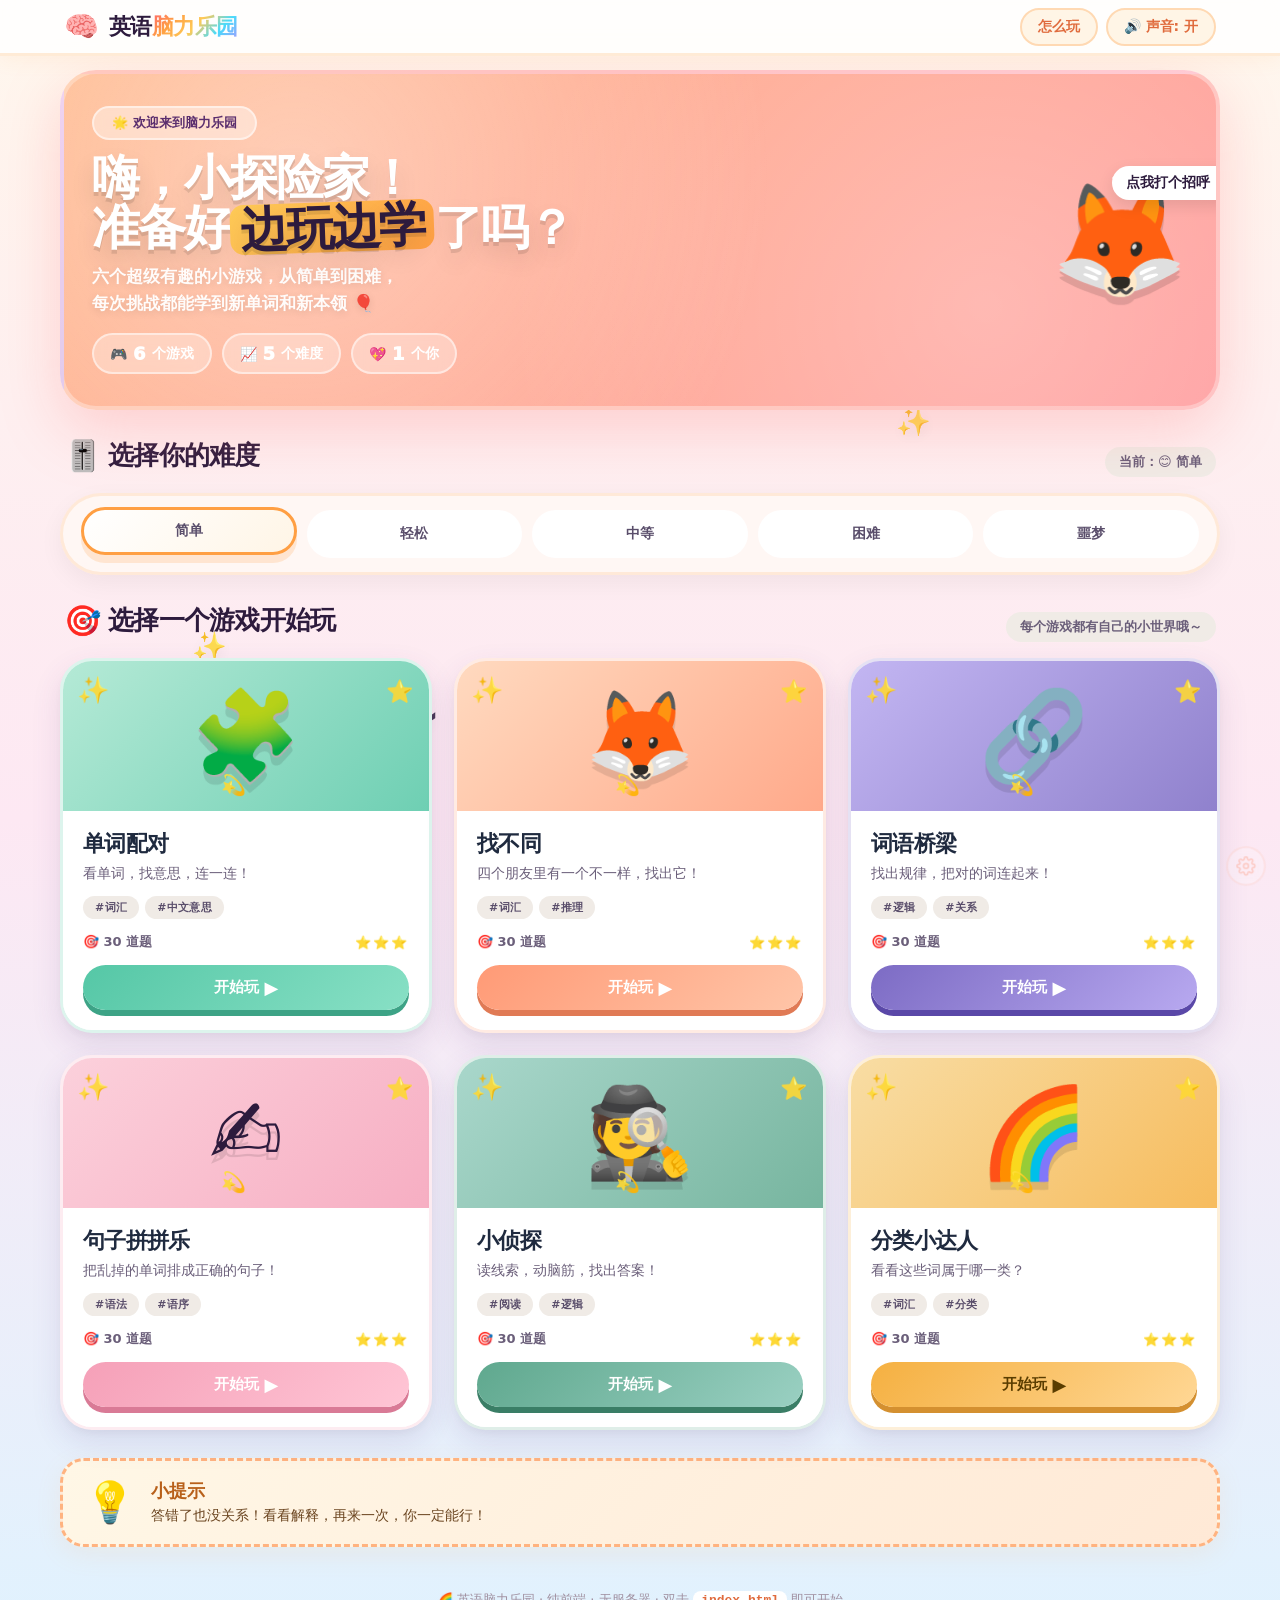
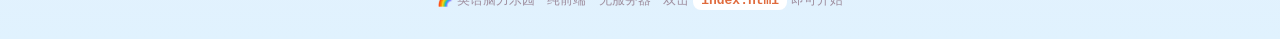
==== commit 9baf1b08: "feat: 题库管理系统 — localStorage持久化 + 管理员面板 + 悬浮齿轮入口 - common.js: 题库加载优先localStorage，首次加载自动存入，新增持久化工具函数 -" ====
--- a/index.html
+++ b/index.html
@@ -5,7 +5,17 @@
     <meta name="viewport" content="width=device-width, initial-scale=1.0" />
     <title>🧩 英语脑力乐园 · 选个游戏开始玩吧</title>
     <link rel="stylesheet" href="./assets/emoji.css" />
-    <link rel="stylesheet" href="./common.css" />
+    <link rel="stylesheet" href="./common.css?v=20260828" />
+    <style>
+    /* 管理员悬浮按钮 — 内联样式确保不被缓存覆盖 */
+    .admin-float-btn{position:fixed!important;right:12px;bottom:12px;width:44px;height:44px;border-radius:50%;background:rgba(255,255,255,.6);border:2px solid rgba(255,154,118,.4);color:#ff9a76;display:flex!important;align-items:center;justify-content:center;cursor:pointer;z-index:999;opacity:.35;transform:scale(.9);transition:opacity .25s,transform .25s,background .25s,box-shadow .25s;backdrop-filter:blur(6px)}
+    .admin-float-btn:hover{opacity:1;transform:scale(1.08) rotate(45deg);background:rgba(255,255,255,.95);box-shadow:0 6px 20px rgba(255,154,118,.35)}
+    .admin-float-btn:active{transform:scale(.95) rotate(45deg)}
+    .admin-float-btn svg{transition:transform .4s}
+    .admin-float-btn:hover svg{animation:adminSpin 3s linear infinite}
+    @keyframes adminSpin{from{transform:rotate(0)}to{transform:rotate(360deg)}}
+    @media(max-width:600px){.admin-float-btn{width:38px;height:38px}.admin-float-btn svg{width:18px;height:18px}}
+    </style>
 </head>
 <body>
 <div class="bg-decor">
@@ -117,6 +127,12 @@
 
 <footer>
     <span>🌈 英语脑力乐园 · 纯前端 · 无服务器 · 双击 <code>index.html</code> 即可开始</span>
+    <div id="hiddenSettingsBtn" class="admin-float-btn" title="" aria-hidden="true">
+        <svg viewBox="0 0 24 24" width="22" height="22" fill="none" stroke="currentColor" stroke-width="2" stroke-linecap="round" stroke-linejoin="round">
+            <circle cx="12" cy="12" r="3"/>
+            <path d="M19.4 15a1.65 1.65 0 0 0 .33 1.82l.06.06a2 2 0 1 1-2.83 2.83l-.06-.06a1.65 1.65 0 0 0-1.82-.33 1.65 1.65 0 0 0-1 1.51V21a2 2 0 1 1-4 0v-.09a1.65 1.65 0 0 0-1-1.51 1.65 1.65 0 0 0-1.82.33l-.06.06a2 2 0 1 1-2.83-2.83l.06-.06a1.65 1.65 0 0 0 .33-1.82 1.65 1.65 0 0 0-1.51-1H3a2 2 0 1 1 0-4h.09a1.65 1.65 0 0 0 1.51-1 1.65 1.65 0 0 0-.33-1.82l-.06-.06a2 2 0 1 1 2.83-2.83l.06.06a1.65 1.65 0 0 0 1.82.33h0a1.65 1.65 0 0 0 1-1.51V3a2 2 0 1 1 4 0v.09a1.65 1.65 0 0 0 1 1.51h0a1.65 1.65 0 0 0 1.82-.33l.06-.06a2 2 0 1 1 2.83 2.83l-.06.06a1.65 1.65 0 0 0-.33 1.82v0a1.65 1.65 0 0 0 1.51 1H21a2 2 0 1 1 0 4h-.09a1.65 1.65 0 0 0-1.51 1z"/>
+        </svg>
+    </div>
 </footer>
 
 <script src="./questions.js"></script>
@@ -275,6 +291,31 @@
     setupMascot();
     loadQuestions();
     renderGames();
+
+    // 隐藏管理员入口：连续5次点击右下角隐蔽按钮 → 输入密码进入
+    (function() {
+        const btn = document.getElementById('hiddenSettingsBtn');
+        let count = 0;
+        let timer = null;
+        if (!btn) return;
+        btn.addEventListener('click', function() {
+            count++;
+            if (timer) clearTimeout(timer);
+            timer = setTimeout(() => { count = 0; }, 2000); // 2秒内连点5次
+            if (count >= 5) {
+                count = 0;
+                timer = null;
+                const pwd = prompt('请输入管理员密码：');
+                if (pwd === null) return;
+                if (pwd === 'cl') {
+                    sessionStorage.setItem('brainpark_admin_auth', '1');
+                    window.location.href = './admin.html';
+                } else {
+                    alert('密码错误');
+                }
+            }
+        });
+    })();
 </script>
 </body>
 </html>
--- a/common.css
+++ b/common.css
@@ -42,6 +42,57 @@
 button { font: inherit; cursor: pointer; border: none; background: none; color: inherit; }
 a { text-decoration: none; color: inherit; }
 
+/* ===== 管理员入口（悬浮齿轮） ===== */
+.admin-float-btn {
+    position: fixed;
+    right: 12px;
+    bottom: 12px;
+    width: 44px;
+    height: 44px;
+    border-radius: 50%;
+    background: rgba(255, 255, 255, 0.6);
+    border: 2px solid rgba(255, 154, 118, 0.4);
+    color: #ff9a76;
+    display: flex;
+    align-items: center;
+    justify-content: center;
+    cursor: pointer;
+    z-index: 999;
+    opacity: 0.35;
+    transform: scale(0.9);
+    transition: opacity 0.25s ease, transform 0.25s ease, background 0.25s ease, box-shadow 0.25s ease;
+    backdrop-filter: blur(6px);
+}
+.admin-float-btn:hover {
+    opacity: 1;
+    transform: scale(1.08) rotate(45deg);
+    background: rgba(255, 255, 255, 0.95);
+    box-shadow: 0 6px 20px rgba(255, 154, 118, 0.35);
+}
+.admin-float-btn:active {
+    transform: scale(0.95) rotate(45deg);
+}
+.admin-float-btn svg {
+    transition: transform 0.4s ease;
+}
+.admin-float-btn:hover svg {
+    animation: adminSpin 3s linear infinite;
+}
+@keyframes adminSpin {
+    from { transform: rotate(0deg); }
+    to { transform: rotate(360deg); }
+}
+@media (max-width: 600px) {
+    .admin-float-btn {
+        width: 38px;
+        height: 38px;
+    }
+    .admin-float-btn svg {
+        width: 18px;
+        height: 18px;
+    }
+}
+
 /* ===== 背景装饰 ===== */
 .bg-decor {
     position: fixed;
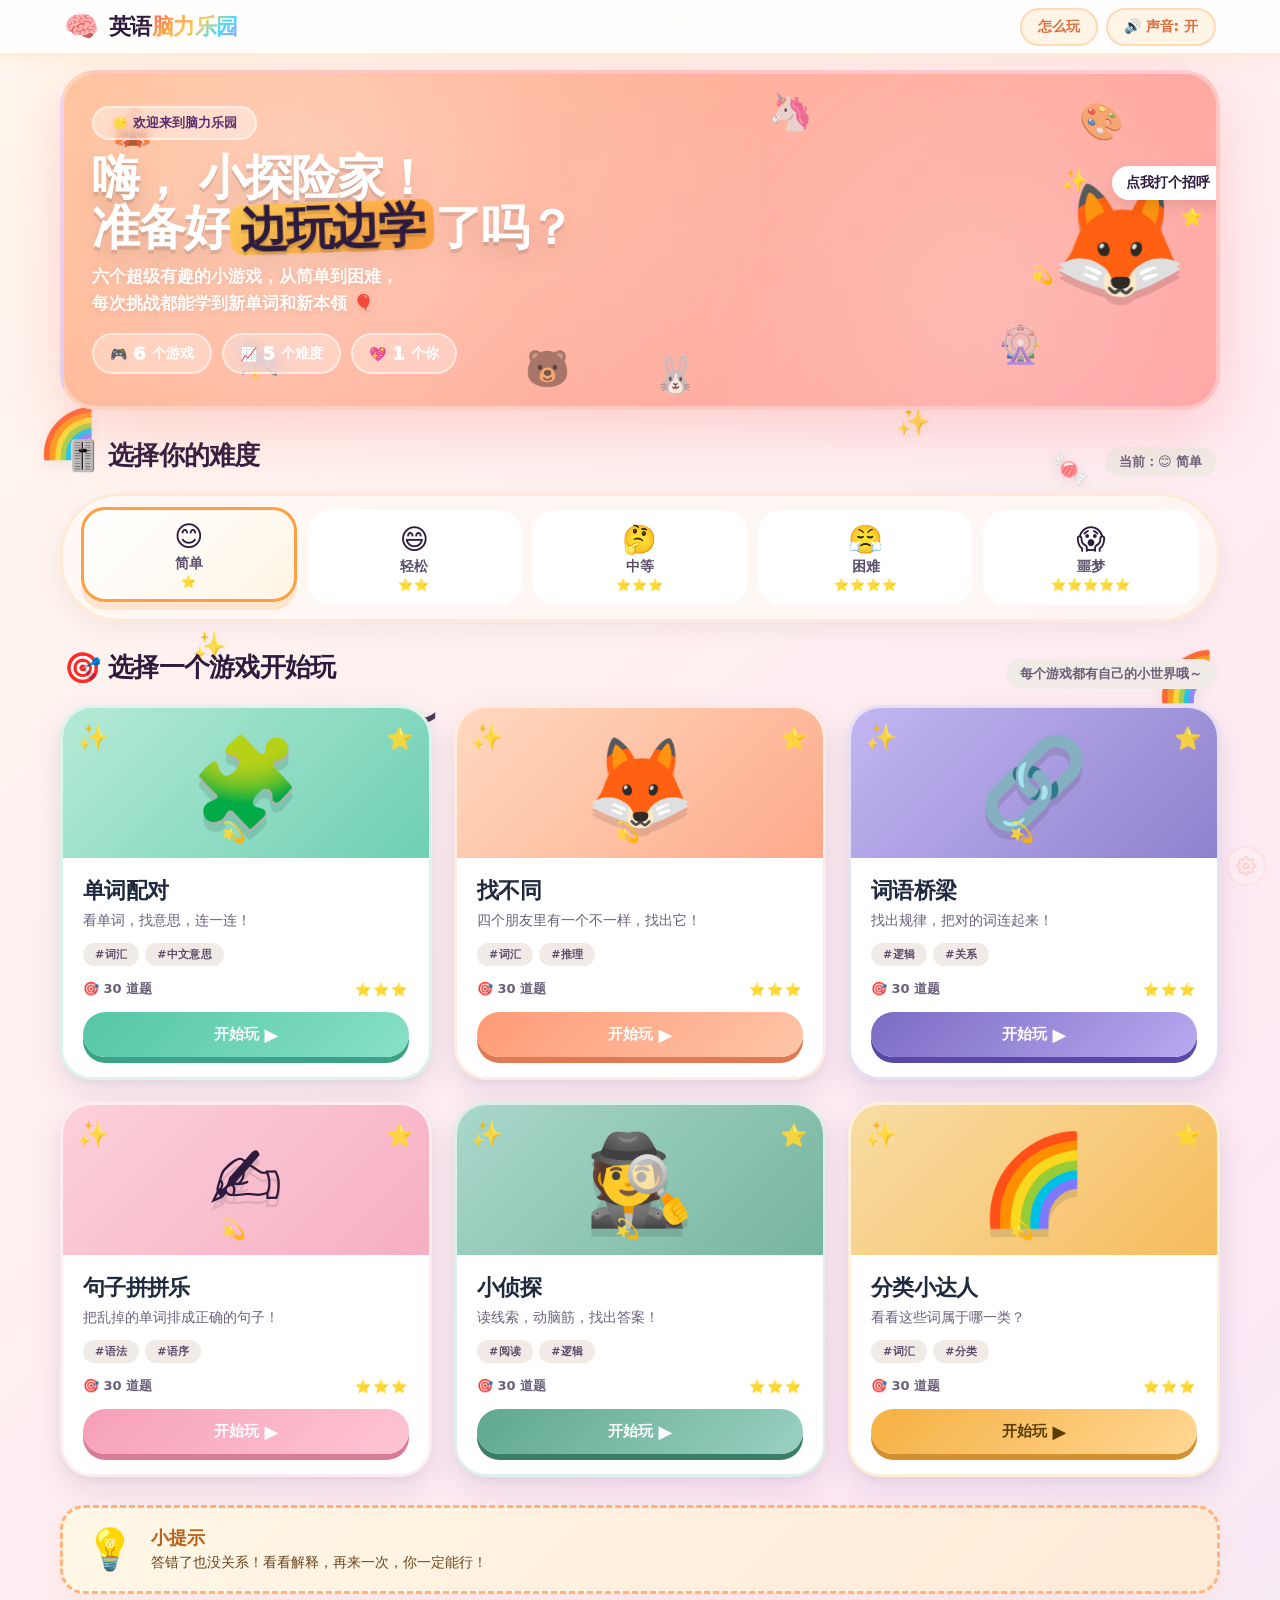
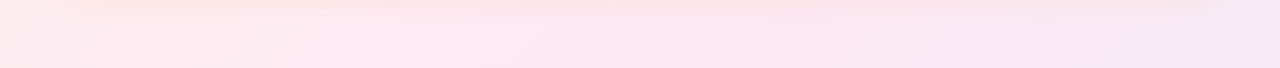
==== commit f9bc33fc: "fix: 修复卡片hover消失问题，增加动态背景与互动元素" ====
--- a/index.html
+++ b/index.html
@@ -5,7 +5,7 @@
     <meta name="viewport" content="width=device-width, initial-scale=1.0" />
     <title>🧩 英语脑力乐园 · 选个游戏开始玩吧</title>
     <link rel="stylesheet" href="./assets/emoji.css" />
-    <link rel="stylesheet" href="./common.css?v=20260828" />
+    <link rel="stylesheet" href="./common.css?v=20260828e" />
     <style>
     /* 管理员悬浮按钮 — 内联样式确保不被缓存覆盖 */
     .admin-float-btn{position:fixed!important;right:12px;bottom:12px;width:44px;height:44px;border-radius:50%;background:rgba(255,255,255,.6);border:2px solid rgba(255,154,118,.4);color:#ff9a76;display:flex!important;align-items:center;justify-content:center;cursor:pointer;z-index:999;opacity:.35;transform:scale(.9);transition:opacity .25s,transform .25s,background .25s,box-shadow .25s;backdrop-filter:blur(6px)}
@@ -19,17 +19,39 @@
 </head>
 <body>
 <div class="bg-decor">
+    <!-- 气球 -->
     <span class="balloon b1">🎈</span>
     <span class="balloon b2">🎈</span>
-    <span class="balloon b3"></span>
+    <span class="balloon b3">🎈</span>
+    <!-- 云朵 -->
     <span class="cloud c1">~</span>
     <span class="cloud c2">~</span>
     <span class="cloud c3">~</span>
+    <!-- 星星 -->
     <span class="sparkle s1">✨</span>
     <span class="sparkle s2">⭐</span>
     <span class="sparkle s3">✨</span>
     <span class="sparkle s4">⭐</span>
-    <span class="sparkle s5"></span>
+    <span class="sparkle s5">🌟</span>
+    <!-- 彩虹 -->
+    <span class="rainbow r1">🌈</span>
+    <span class="rainbow r2">🌈</span>
+    <!-- 爱心 -->
+    <span class="heart h1">💖</span>
+    <span class="heart h2">💕</span>
+    <span class="heart h3">💗</span>
+    <!-- 糖果 -->
+    <span class="candy ca1">🍭</span>
+    <span class="candy ca2">🍬</span>
+    <!-- 泡泡 -->
+    <span class="bubble bu1"></span>
+    <span class="bubble bu2"></span>
+    <span class="bubble bu3"></span>
+    <span class="bubble bu4"></span>
+    <span class="bubble bu5"></span>
+    <span class="bubble bu6"></span>
+    <span class="bubble bu7"></span>
+    <span class="bubble bu8"></span>
 </div>
 
 <header class="topbar">
@@ -46,10 +68,23 @@
 <main>
     <!-- 顶部欢迎横幅 -->
     <section class="welcome">
+        <div class="welcome-decor">
+            <span class="wd wd1">🎪</span>
+            <span class="wd wd2">🎨</span>
+            <span class="wd wd3">🎠</span>
+            <span class="wd wd4">🎡</span>
+            <span class="wd wd5">🦄</span>
+            <span class="wd wd6">🐻</span>
+            <span class="wd wd7">🐰</span>
+        </div>
         <div class="welcome-inner">
             <div class="welcome-text">
                 <span class="welcome-tag">🌟 欢迎来到脑力乐园</span>
-                <h1>嗨，小探险家！<br/>准备好<span class="hl">边玩边学</span>了吗？</h1>
+                <h1>
+                    <span class="title-word">嗨，</span>
+                    <span class="title-word">小探险家！</span><br/>
+                    <span class="title-word">准备好</span><span class="hl">边玩边学</span><span class="title-word">了吗？</span>
+                </h1>
                 <p>六个超级有趣的小游戏，从简单到困难，<br/>每次挑战都能学到新单词和新本领 🎈</p>
                 <div class="welcome-stats">
                     <div class="stat-pill"><span>🎮</span><strong id="totalGames">6</strong> 个游戏</div>
@@ -60,8 +95,13 @@
             <div class="welcome-mascot" id="mascot">
                 <div class="mascot-body">🦊</div>
                 <div class="mascot-bubble">点我打个招呼！</div>
+                <span class="mascot-deco md1">✨</span>
+                <span class="mascot-deco md2">⭐</span>
+                <span class="mascot-deco md3">💫</span>
             </div>
         </div>
+        <!-- 彩带纸屑 -->
+        <div class="confetti-layer" id="confettiLayer"></div>
     </section>
 
     <!-- 难度选择 -->
@@ -72,29 +112,29 @@
         </div>
         <div class="difficulty-bar" id="difficultyBar">
             <button class="diff-btn active" data-diff="easy">
-                <span class="diff-face"></span>
+                <span class="diff-face">😊</span>
                 <span class="diff-label">简单</span>
-                <span class="diff-stars"></span>
+                <span class="diff-stars">⭐</span>
             </button>
             <button class="diff-btn" data-diff="light">
-                <span class="diff-face"></span>
+                <span class="diff-face">😄</span>
                 <span class="diff-label">轻松</span>
-                <span class="diff-stars"></span>
+                <span class="diff-stars">⭐⭐</span>
             </button>
             <button class="diff-btn" data-diff="medium">
-                <span class="diff-face"></span>
+                <span class="diff-face">🤔</span>
                 <span class="diff-label">中等</span>
-                <span class="diff-stars"></span>
+                <span class="diff-stars">⭐⭐⭐</span>
             </button>
             <button class="diff-btn" data-diff="hard">
-                <span class="diff-face"></span>
+                <span class="diff-face">😤</span>
                 <span class="diff-label">困难</span>
-                <span class="diff-stars"></span>
+                <span class="diff-stars">⭐⭐⭐⭐</span>
             </button>
             <button class="diff-btn" data-diff="nightmare">
-                <span class="diff-face"></span>
+                <span class="diff-face">😱</span>
                 <span class="diff-label">噩梦</span>
-                <span class="diff-stars"></span>
+                <span class="diff-stars">⭐⭐⭐⭐⭐</span>
             </button>
         </div>
     </section>
@@ -126,7 +166,6 @@
 </main>
 
 <footer>
-    <span>🌈 英语脑力乐园 · 纯前端 · 无服务器 · 双击 <code>index.html</code> 即可开始</span>
     <div id="hiddenSettingsBtn" class="admin-float-btn" title="" aria-hidden="true">
         <svg viewBox="0 0 24 24" width="22" height="22" fill="none" stroke="currentColor" stroke-width="2" stroke-linecap="round" stroke-linejoin="round">
             <circle cx="12" cy="12" r="3"/>
@@ -211,13 +250,16 @@
             return;
         }
         let html = '';
+        let idx = 0;
         Object.entries(GAME_META).forEach(([id, meta]) => {
             const pool = (questionBank[id] && questionBank[id][currentDifficulty]) || [];
             const count = pool.length;
             const available = count > 0;
+            idx++;
             html += `
-                <article class="game-card color-${meta.color}${available ? '' : ' locked'}">
+                <article class="game-card color-${meta.color}${available ? '' : ' locked'} style="animation-delay:${idx * 0.08}s" data-game="${id}">
                 <div class="game-card-glow"></div>
+                <div class="card-sparks"></div>
                 <div class="game-card-icon">
                     <span class="game-emoji">${meta.icon}</span>
                     <span class="game-deco d1">✨</span>
@@ -235,13 +277,24 @@
                         <span class="game-stars">${available ? '⭐⭐⭐' : ''}</span>
                     </div>
                     ${available
-                        ? `<a class="play-btn" href="${meta.file}">开始玩 <span class="arrow">▶</span></a>`
+                        ? `<a class="play-btn" href="${meta.file}" onmouseenter="burstSparkles(this)">开始玩 <span class="arrow">▶</span></a>`
                         : `<button class="play-btn disabled" disabled>暂无题目</button>`}
                 </div>
             </article>
             `;
         });
         grid.innerHTML = html;
+        // 添加入场动画 — 强制重排确保动画触发
+        const cards = grid.querySelectorAll('.game-card');
+        // 先清除可能存在的类，强制浏览器重排
+        cards.forEach(c => c.classList.remove('card-enter'));
+        // force reflow
+        void grid.offsetWidth;
+        requestAnimationFrame(() => {
+            cards.forEach((card, i) => {
+                setTimeout(() => card.classList.add('card-enter'), i * 80);
+            });
+        });
     }
 
     // 加载题库（来自 common.js，会自动优先用 window.QUESTION_BANK）
@@ -269,7 +322,61 @@
             void bubble.offsetWidth;
             bubble.style.animation = 'popBubble 0.5s ease';
             playPop();
-        });
+            // 彩带效果
+            launchConfetti();
+        });
+    }
+
+    // 彩带纸屑
+    function launchConfetti() {
+        const layer = document.getElementById('confettiLayer');
+        if (!layer) return;
+        const colors = ['#ff6b6b', '#feca57', '#48dbfb', '#1dd1a1', '#ff9ff3', '#f368e0', '#54a0ff', '#5f27cd'];
+        const emojis = ['🎉', '🎊', '⭐', '✨', '💫', '🌟', '💖', '💕'];
+        for (let i = 0; i < 30; i++) {
+            const c = document.createElement('span');
+            c.className = 'confetti';
+            if (Math.random() > 0.5) {
+                c.textContent = emojis[Math.floor(Math.random() * emojis.length)];
+                c.style.fontSize = (14 + Math.random() * 18) + 'px';
+            } else {
+                c.style.background = colors[Math.floor(Math.random() * colors.length)];
+                c.style.borderRadius = Math.random() > 0.5 ? '50%' : '2px';
+                c.style.width = (6 + Math.random() * 8) + 'px';
+                c.style.height = (6 + Math.random() * 8) + 'px';
+            }
+            c.style.left = (20 + Math.random() * 60) + '%';
+            c.style.top = '0';
+            c.style.setProperty('--tx', (Math.random() * 200 - 100) + 'px');
+            c.style.setProperty('--ty', (150 + Math.random() * 250) + 'px');
+            c.style.setProperty('--rot', (Math.random() * 720 - 360) + 'deg');
+            c.style.animationDuration = (1.8 + Math.random() * 1.5) + 's';
+            c.style.animationDelay = (Math.random() * 0.3) + 's';
+            layer.appendChild(c);
+            setTimeout(() => c.remove(), 3500);
+        }
+    }
+
+    // 按钮星光迸发
+    function burstSparkles(btn) {
+        const card = btn.closest('.game-card');
+        if (!card || card.classList.contains('locked')) return;
+        const sparksEl = card.querySelector('.card-sparks');
+        if (!sparksEl) return;
+        sparksEl.innerHTML = '';
+        const emojis = ['✨', '⭐', '💫', '🌟', '💖'];
+        for (let i = 0; i < 8; i++) {
+            const s = document.createElement('span');
+            s.className = 'spark-p';
+            s.textContent = emojis[Math.floor(Math.random() * emojis.length)];
+            const angle = (Math.PI * 2 * i) / 8 + Math.random() * 0.6;
+            const dist = 40 + Math.random() * 40;
+            s.style.setProperty('--dx', Math.cos(angle) * dist + 'px');
+            s.style.setProperty('--dy', Math.sin(angle) * dist + 'px');
+            s.style.animationDelay = (i * 0.03) + 's';
+            sparksEl.appendChild(s);
+        }
+        setTimeout(() => { sparksEl.innerHTML = ''; }, 800);
     }
 
     // 初始化
@@ -317,5 +424,240 @@
         });
     })();
 </script>
+
+<script>
+    /* ===== 互动层（独立脚本块，不受上面脚本错误影响） ===== */
+
+    // 通用：在指定位置迸发装饰粒子
+    function spawnDecorBurst(x, y, emojis) {
+        const count = 8 + Math.floor(Math.random() * 6);
+        for (let i = 0; i < count; i++) {
+            const s = document.createElement('span');
+            s.className = 'deco-spawn';
+            s.textContent = emojis[Math.floor(Math.random() * emojis.length)];
+            s.style.left = x + 'px';
+            s.style.top = y + 'px';
+            const angle = (Math.PI * 2 * i) / count + Math.random() * 0.5;
+            const dist = 50 + Math.random() * 50;
+            s.style.setProperty('--dx', Math.cos(angle) * dist + 'px');
+            s.style.setProperty('--dy', Math.sin(angle) * dist + 'px');
+            s.style.fontSize = (14 + Math.random() * 12) + 'px';
+            document.body.appendChild(s);
+            setTimeout(() => s.remove(), 1100);
+        }
+    }
+
+    // 1. 点击任意位置迸发粒子
+    (function() {
+        const burstLayer = document.createElement('div');
+        burstLayer.className = 'click-burst-layer';
+        document.body.appendChild(burstLayer);
+
+        const burstEmojis = ['✨', '⭐', '💫', '🌟', '💖', '💕', '🎉', '🎊', '🎈', '🌈', '🍭'];
+        let lastBurst = 0;
+
+        document.addEventListener('click', function(e) {
+            const now = Date.now();
+            if (now - lastBurst < 80) return;
+            lastBurst = now;
+
+            const tag = (e.target.tagName || '').toLowerCase();
+            if (tag === 'button' || tag === 'a' || tag === 'input' || tag === 'select' || tag === 'textarea') return;
+            if (e.target.closest('.admin-float-btn')) return;
+
+            const x = e.clientX;
+            const y = e.clientY;
+            const count = 6 + Math.floor(Math.random() * 6);
+            for (let i = 0; i < count; i++) {
+                const p = document.createElement('span');
+                p.className = 'burst-particle';
+                p.textContent = burstEmojis[Math.floor(Math.random() * burstEmojis.length)];
+                p.style.left = x + 'px';
+                p.style.top = y + 'px';
+                const angle = (Math.PI * 2 * i) / count + Math.random() * 0.5;
+                const dist = 40 + Math.random() * 60;
+                p.style.setProperty('--bx', Math.cos(angle) * dist + 'px');
+                p.style.setProperty('--by', Math.sin(angle) * dist + 'px');
+                p.style.setProperty('--br', (Math.random() * 720 - 360) + 'deg');
+                p.style.fontSize = (14 + Math.random() * 14) + 'px';
+                burstLayer.appendChild(p);
+                setTimeout(() => p.remove(), 1300);
+            }
+        });
+    })();
+
+    // 2. 光标 emoji 拖尾
+    (function() {
+        const trailEmojis = ['✨', '⭐', '💫', '🌟', '💖', '🦋', '🌸', '🍀'];
+        let lastTrail = 0;
+
+        document.addEventListener('mousemove', function(e) {
+            const now = Date.now();
+            if (now - lastTrail < 60) return;
+            lastTrail = now;
+
+            const t = document.createElement('span');
+            t.className = 'cursor-trail';
+            t.textContent = trailEmojis[Math.floor(Math.random() * trailEmojis.length)];
+            t.style.left = e.clientX + 'px';
+            t.style.top = e.clientY + 'px';
+            const angle = Math.random() * Math.PI * 2;
+            const dist = 20 + Math.random() * 30;
+            t.style.setProperty('--tx', Math.cos(angle) * dist + 'px');
+            t.style.setProperty('--ty', Math.sin(angle) * dist + 'px');
+            t.style.fontSize = (12 + Math.random() * 10) + 'px';
+            document.body.appendChild(t);
+            setTimeout(() => t.remove(), 900);
+        });
+    })();
+
+    // 3. 鼠标视差 — 背景装饰微动
+    (function() {
+        const decor = document.querySelector('.bg-decor');
+        if (!decor) return;
+        const parallaxEls = decor.querySelectorAll('.balloon, .rainbow, .heart, .candy, .sparkle');
+        parallaxEls.forEach((el, i) => {
+            el.classList.add('parallax');
+            el.dataset.depth = (0.02 + (i % 5) * 0.015).toFixed(3);
+        });
+
+        let targetX = 0, targetY = 0;
+        let currentX = 0, currentY = 0;
+
+        document.addEventListener('mousemove', function(e) {
+            const cx = window.innerWidth / 2;
+            const cy = window.innerHeight / 2;
+            targetX = (e.clientX - cx) / cx;
+            targetY = (e.clientY - cy) / cy;
+        });
+
+        function animate() {
+            currentX += (targetX - currentX) * 0.05;
+            currentY += (targetY - currentY) * 0.05;
+            parallaxEls.forEach(el => {
+                const depth = parseFloat(el.dataset.depth);
+                const x = currentX * depth * 100;
+                const y = currentY * depth * 60;
+                el.style.setProperty('--px', x + 'px');
+                el.style.setProperty('--py', y + 'px');
+                el.style.transform = `translate(${x}px, ${y}px)`;
+            });
+            requestAnimationFrame(animate);
+        }
+        animate();
+    })();
+
+    // 4. 背景装饰点击互动
+    (function() {
+        const decor = document.querySelector('.bg-decor');
+        if (!decor) return;
+
+        decor.querySelectorAll('.balloon').forEach(balloon => {
+            balloon.style.pointerEvents = 'auto';
+            balloon.style.cursor = 'pointer';
+            balloon.addEventListener('click', function(e) {
+                e.stopPropagation();
+                if (this.classList.contains('balloon-pop')) return;
+                this.classList.add('balloon-pop');
+                spawnDecorBurst(e.clientX, e.clientY, ['💥', '🎈', '✨', '💫']);
+                try { playPop(); } catch(_) {}
+                setTimeout(() => this.classList.remove('balloon-pop'), 600);
+            });
+        });
+
+        decor.querySelectorAll('.sparkle').forEach(s => {
+            s.style.pointerEvents = 'auto';
+            s.style.cursor = 'pointer';
+            s.addEventListener('click', function(e) {
+                e.stopPropagation();
+                this.classList.add('sparkle-poof');
+                spawnDecorBurst(e.clientX, e.clientY, ['✨', '⭐', '💫', '🌟']);
+                setTimeout(() => this.classList.remove('sparkle-poof'), 700);
+            });
+        });
+
+        decor.querySelectorAll('.rainbow').forEach(r => {
+            r.style.pointerEvents = 'auto';
+            r.style.cursor = 'pointer';
+            r.addEventListener('click', function(e) {
+                e.stopPropagation();
+                spawnDecorBurst(e.clientX, e.clientY, ['🌈', '✨', '💫', '🎊', '🎉']);
+            });
+        });
+
+        decor.querySelectorAll('.heart').forEach(h => {
+            h.style.pointerEvents = 'auto';
+            h.style.cursor = 'pointer';
+            h.addEventListener('click', function(e) {
+                e.stopPropagation();
+                this.classList.add('heart-burst');
+                spawnDecorBurst(e.clientX, e.clientY, ['💖', '💕', '💗', '✨', '💕']);
+                setTimeout(() => this.classList.remove('heart-burst'), 900);
+            });
+        });
+
+        decor.querySelectorAll('.candy').forEach(c => {
+            c.style.pointerEvents = 'auto';
+            c.style.cursor = 'pointer';
+            c.addEventListener('click', function(e) {
+                e.stopPropagation();
+                spawnDecorBurst(e.clientX, e.clientY, ['🍭', '🍬', '✨', '💫']);
+            });
+        });
+    })();
+
+    // 5. 欢迎横幅装饰点击互动
+    (function() {
+        const wd = document.querySelector('.welcome-decor');
+        if (!wd) return;
+        wd.querySelectorAll('.wd').forEach(el => {
+            el.style.pointerEvents = 'auto';
+            el.addEventListener('click', function(e) {
+                e.stopPropagation();
+                const rect = this.getBoundingClientRect();
+                spawnDecorBurst(rect.left + rect.width / 2, rect.top + rect.height / 2,
+                    ['🎉', '🎊', '✨', '⭐', '💫', '🌟']);
+                try { playPop(); } catch(_) {}
+            });
+        });
+    })();
+
+    // 6. 显示浮动提示（首次访问）
+    (function() {
+        try {
+            if (localStorage.getItem('brainpark_hint_seen')) return;
+        } catch(_) {}
+        const hint = document.createElement('div');
+        hint.className = 'floating-hint';
+        hint.textContent = '👆 试试点击任意位置、戳戳装饰元素吧！';
+        document.body.appendChild(hint);
+        try { localStorage.setItem('brainpark_hint_seen', '1'); } catch(_) {}
+        setTimeout(() => hint.remove(), 9000);
+    })();
+
+    // 7. 卡片星光迸发（hover时触发）
+    const grid = document.getElementById('gameGrid');
+    if (grid) {
+        grid.addEventListener('mouseover', function(e) {
+            const card = e.target.closest('.game-card');
+            if (!card || card.classList.contains('locked') || card.dataset.sparkled) return;
+            // 只在第一次 hover 时触发一次星光
+            card.dataset.sparkled = '1';
+            const container = card.querySelector('.card-sparks');
+            if (!container) return;
+            const emojis = ['✨', '⭐', '💫', '🌟', '💖'];
+            for (let i = 0; i < 8; i++) {
+                const p = document.createElement('span');
+                p.className = 'spark-p';
+                p.textContent = emojis[Math.floor(Math.random() * emojis.length)];
+                const angle = (Math.PI * 2 * i) / 8;
+                p.style.setProperty('--dx', Math.cos(angle) * 80 + 'px');
+                p.style.setProperty('--dy', Math.sin(angle) * 80 + 'px');
+                container.appendChild(p);
+                setTimeout(() => p.remove(), 700);
+            }
+        });
+    }
+</script>
 </body>
 </html>
--- a/common.css
+++ b/common.css
@@ -32,11 +32,20 @@
 
 body {
     font-family: 'Comic Sans MS', 'Chalkboard SE', 'Quicksand', 'PingFang SC', 'Microsoft YaHei', system-ui, sans-serif;
-    background: linear-gradient(180deg, #fff7ed 0%, #fde8f3 50%, #e0f2fe 100%);
+    background: linear-gradient(135deg, #fff7ed, #fde8f3, #e0f2fe, #fff0f5, #f0e6ff, #e6fff5);
+    background-size: 400% 400%;
+    animation: bgFlow 18s ease-in-out infinite;
     min-height: 100vh;
     overflow-x: hidden;
     color: #2d1b3d;
     position: relative;
+}
+
+@keyframes bgFlow {
+    0%, 100% { background-position: 0% 50%; }
+    25% { background-position: 50% 0%; }
+    50% { background-position: 100% 50%; }
+    75% { background-position: 50% 100%; }
 }
 
 button { font: inherit; cursor: pointer; border: none; background: none; color: inherit; }
@@ -425,16 +434,32 @@
     overflow: hidden;
     background: #fff;
     box-shadow: var(--shadow-card);
-    transition: 0.3s cubic-bezier(0.34, 1.56, 0.64, 1);
+    transition: transform 0.3s cubic-bezier(0.34, 1.56, 0.64, 1), box-shadow 0.3s;
     display: flex;
     flex-direction: column;
     cursor: pointer;
     border: 3px solid transparent;
+}
+.game-card.card-enter {
+    animation: cardEnter 0.6s cubic-bezier(0.34, 1.56, 0.64, 1) both;
+}
+@keyframes cardEnter {
+    0% { opacity: 0; transform: translateY(40px) scale(0.92); }
+    60% { opacity: 1; transform: translateY(-6px) scale(1.04); }
+    100% { opacity: 1; transform: translateY(0) scale(1); }
 }
 .game-card.locked { opacity: 0.55; cursor: not-allowed; }
 .game-card:hover:not(.locked) {
     transform: translateY(-12px) scale(1.02);
     box-shadow: var(--shadow-hover);
+}
+.game-card:hover:not(.locked) .game-emoji {
+    animation: emojiExcited 0.4s ease;
+}
+@keyframes emojiExcited {
+    0%, 100% { transform: scale(1) rotate(0); }
+    25% { transform: scale(1.4) rotate(-15deg); }
+    75% { transform: scale(1.4) rotate(15deg); }
 }
 
 .game-card-glow {
@@ -670,3 +695,477 @@
     .mascot-body { font-size: 80px; }
     .mascot-bubble { font-size: 12px; right: -20px; }
 }
+
+/* ====================================================================
+   生动化升级 — 装饰、动画、互动
+   ==================================================================== */
+
+/* ===== 背景装饰扩展 ===== */
+.bg-decor .rainbow {
+    font-size: 48px;
+    animation: rainbowFloat 9s ease-in-out infinite;
+}
+.r1 { left: 3%; top: 45%; animation-delay: -2s; }
+.r2 { right: 5%; top: 72%; animation-delay: -5s; font-size: 38px; }
+
+@keyframes rainbowFloat {
+    0%, 100% { transform: translateY(0) rotate(-5deg); }
+    50% { transform: translateY(-22px) rotate(5deg); }
+}
+
+.bg-decor .heart {
+    font-size: 28px;
+    animation: heartBeat 2.4s ease-in-out infinite;
+}
+.h1 { left: 8%; top: 62%; animation-delay: 0s; }
+.h2 { left: 92%; top: 22%; animation-delay: -0.8s; font-size: 24px; }
+.h3 { left: 55%; top: 88%; animation-delay: -1.6s; font-size: 22px; }
+
+@keyframes heartBeat {
+    0%, 100% { transform: scale(1) rotate(-8deg); }
+    50% { transform: scale(1.25) rotate(8deg); }
+}
+
+.bg-decor .candy {
+    font-size: 32px;
+    animation: candySpin 12s linear infinite;
+}
+.ca1 { left: 20%; top: 35%; }
+.ca2 { left: 82%; top: 50%; animation-delay: -4s; font-size: 26px; }
+
+@keyframes candySpin {
+    0% { transform: rotate(0deg) translateY(0); }
+    25% { transform: rotate(10deg) translateY(-8px); }
+    50% { transform: rotate(0deg) translateY(0); }
+    75% { transform: rotate(-10deg) translateY(-4px); }
+    100% { transform: rotate(0deg) translateY(0); }
+}
+
+/* 泡泡 */
+.bg-decor .bubble {
+    position: absolute;
+    border-radius: 50%;
+    background: radial-gradient(circle at 30% 30%, rgba(255,255,255,0.85), rgba(255,255,255,0.15));
+    border: 1px solid rgba(255,255,255,0.5);
+    animation: bubbleRise 8s ease-in-out infinite;
+}
+.bu1 { left: 12%; bottom: -40px; width: 18px; height: 18px; animation-duration: 9s; animation-delay: 0s; }
+.bu2 { left: 25%; bottom: -40px; width: 12px; height: 12px; animation-duration: 7s; animation-delay: -2s; }
+.bu3 { left: 40%; bottom: -40px; width: 22px; height: 22px; animation-duration: 11s; animation-delay: -4s; }
+.bu4 { left: 58%; bottom: -40px; width: 14px; height: 14px; animation-duration: 8s; animation-delay: -1s; }
+.bu5 { left: 72%; bottom: -40px; width: 16px; height: 16px; animation-duration: 10s; animation-delay: -3s; }
+.bu6 { left: 85%; bottom: -40px; width: 10px; height: 10px; animation-duration: 6s; animation-delay: -5s; }
+.bu7 { left: 35%; bottom: -40px; width: 20px; height: 20px; animation-duration: 12s; animation-delay: -6s; }
+.bu8 { left: 65%; bottom: -40px; width: 14px; height: 14px; animation-duration: 9s; animation-delay: -7s; }
+
+@keyframes bubbleRise {
+    0% { transform: translateY(0) scale(1); opacity: 0; }
+    10% { opacity: 0.7; }
+    90% { opacity: 0.5; }
+    100% { transform: translateY(-110vh) scale(0.6); opacity: 0; }
+}
+
+/* ===== 欢迎横幅装饰 ===== */
+.welcome-decor {
+    position: absolute;
+    inset: 0;
+    pointer-events: none;
+    z-index: 0;
+}
+.welcome-decor .wd {
+    position: absolute;
+    font-size: 36px;
+    opacity: 0.7;
+    animation: decorFloat 4s ease-in-out infinite;
+}
+.wd1 { left: 4%; top: 10%; animation-delay: 0s; font-size: 42px; }
+.wd2 { right: 8%; top: 8%; animation-delay: -1s; font-size: 30px; }
+.wd3 { left: 15%; bottom: 8%; animation-delay: -2s; font-size: 34px; }
+.wd4 { right: 15%; bottom: 12%; animation-delay: -3s; font-size: 38px; }
+.wd5 { right: 35%; top: 5%; animation-delay: -1.5s; font-size: 28px; }
+.wd6 { left: 40%; bottom: 5%; animation-delay: -2.5s; font-size: 26px; }
+.wd7 { right: 45%; bottom: 3%; animation-delay: -0.5s; font-size: 28px; }
+
+@keyframes decorFloat {
+    0%, 100% { transform: translateY(0) rotate(0deg); }
+    33% { transform: translateY(-12px) rotate(5deg); }
+    66% { transform: translateY(-6px) rotate(-3deg); }
+}
+
+/* 欢迎标题逐字动画 */
+.title-word {
+    display: inline-block;
+    animation: wordPop 0.6s ease both;
+}
+.welcome h1 .title-word:nth-child(1) { animation-delay: 0.1s; }
+.welcome h1 .title-word:nth-child(2) { animation-delay: 0.2s; }
+.welcome h1 .title-word:nth-child(3) { animation-delay: 0.5s; }
+.welcome h1 .title-word:nth-child(4) { animation-delay: 0.6s; }
+.welcome h1 .title-word:nth-child(5) { animation-delay: 0.8s; }
+
+@keyframes wordPop {
+    0% { opacity: 0; transform: translateY(30px) scale(0.5); }
+    60% { transform: translateY(-8px) scale(1.1); }
+    100% { opacity: 1; transform: translateY(0) scale(1); }
+}
+
+/* 吉祥物装饰 */
+.mascot-deco {
+    position: absolute;
+    z-index: 4;
+    font-size: 22px;
+    animation: mascotSparkle 2s ease-in-out infinite;
+}
+.mascot-deco.md1 { top: -8px; left: 10px; animation-delay: 0s; }
+.mascot-deco.md2 { top: 30px; right: -15px; animation-delay: -0.7s; font-size: 18px; }
+.mascot-deco.md3 { bottom: 20px; left: -20px; animation-delay: -1.4s; font-size: 18px; }
+
+@keyframes mascotSparkle {
+    0%, 100% { opacity: 0.6; transform: scale(0.8) rotate(0deg); }
+    50% { opacity: 1; transform: scale(1.3) rotate(180deg); }
+}
+
+/* ===== 彩带纸屑 ===== */
+.confetti-layer {
+    position: absolute;
+    inset: 0;
+    pointer-events: none;
+    overflow: hidden;
+    z-index: 3;
+}
+.confetti {
+    position: absolute;
+    top: 0;
+    font-size: 16px;
+    animation: confettiFall 2.5s cubic-bezier(0.2, 0.6, 0.4, 1) forwards;
+    will-change: transform, opacity;
+}
+@keyframes confettiFall {
+    0% { opacity: 1; transform: translate(0, 0) rotate(0deg) scale(1); }
+    100% { opacity: 0; transform: translate(var(--tx, 0), var(--ty, 250px)) rotate(var(--rot, 360deg)) scale(0.6); }
+}
+
+/* ===== 难度按钮动效 ===== */
+.diff-btn {
+    position: relative;
+    overflow: hidden;
+}
+.diff-btn::after {
+    content: '';
+    position: absolute;
+    inset: 0;
+    background: radial-gradient(circle at var(--mx, 50%) var(--my, 50%), rgba(255,255,255,0.6), transparent 60%);
+    opacity: 0;
+    transition: opacity 0.3s;
+    pointer-events: none;
+}
+.diff-btn:hover::after { opacity: 1; }
+.diff-btn.active {
+    animation: diffBounce 0.5s cubic-bezier(0.34, 1.56, 0.64, 1);
+}
+.diff-btn:active {
+    transform: translateY(2px) scale(0.96);
+}
+
+@keyframes diffBounce {
+    0% { transform: scale(1); }
+    40% { transform: scale(1.08); }
+    70% { transform: scale(0.96); }
+    100% { transform: scale(1); }
+}
+
+.diff-face {
+    display: inline-block;
+    transition: transform 0.3s;
+}
+.diff-btn:hover .diff-face {
+    transform: scale(1.3) rotate(-10deg);
+}
+.diff-btn.active .diff-face {
+    animation: faceWiggle 1s ease-in-out infinite;
+}
+@keyframes faceWiggle {
+    0%, 100% { transform: rotate(0deg); }
+    25% { transform: rotate(-8deg); }
+    75% { transform: rotate(8deg); }
+}
+
+/* ===== 游戏卡片入场（已合并到主定义） ===== */
+
+/* 卡片星光迸发 */
+.card-sparks {
+    position: absolute;
+    inset: 0;
+    pointer-events: none;
+    z-index: 5;
+}
+.spark-p {
+    position: absolute;
+    top: 50%;
+    left: 50%;
+    font-size: 18px;
+    animation: sparkBurst 0.7s ease-out forwards;
+    pointer-events: none;
+}
+@keyframes sparkBurst {
+    0% { opacity: 1; transform: translate(-50%, -50%) scale(0.3) rotate(0deg); }
+    100% { opacity: 0; transform: translate(calc(-50% + var(--dx)), calc(-50% + var(--dy))) scale(1.2) rotate(360deg); }
+}
+
+/* 卡片 hover 光晕增强（已合并到主定义） */
+
+/* ===== 按钮微动画 ===== */
+.chip-btn {
+    transition: 0.2s cubic-bezier(0.34, 1.56, 0.64, 1);
+}
+.chip-btn:active {
+    transform: scale(0.92);
+}
+
+/* 开始按钮脉冲 */
+.play-btn {
+    position: relative;
+    overflow: hidden;
+}
+.play-btn::before {
+    content: '';
+    position: absolute;
+    inset: -3px;
+    border-radius: inherit;
+    background: linear-gradient(45deg, transparent 30%, rgba(255,255,255,0.4) 50%, transparent 70%);
+    background-size: 200% 100%;
+    animation: btnShimmer 3s linear infinite;
+    opacity: 0;
+    transition: opacity 0.3s;
+    pointer-events: none;
+}
+.play-btn:hover::before { opacity: 1; }
+@keyframes btnShimmer {
+    0% { background-position: 200% 0; }
+    100% { background-position: -200% 0; }
+}
+
+.play-btn:active {
+    animation: btnPress 0.3s ease;
+}
+@keyframes btnPress {
+    0% { transform: translateY(-3px); }
+    50% { transform: translateY(4px) scale(0.98); }
+    100% { transform: translateY(0) scale(1); }
+}
+
+/* ===== 标签弹跳 ===== */
+.g-tag {
+    transition: transform 0.2s;
+    cursor: default;
+}
+.g-tag:hover {
+    transform: translateY(-2px) scale(1.08);
+    background: #ffe8d6;
+}
+
+/* ===== 欢迎标签脉动 ===== */
+.welcome-tag {
+    animation: tagPulse 2s ease-in-out infinite;
+}
+@keyframes tagPulse {
+    0%, 100% { box-shadow: 0 0 0 0 rgba(255,255,255,0.5); }
+    50% { box-shadow: 0 0 0 8px rgba(255,255,255,0); }
+}
+
+/* ===== 统计数字弹跳 ===== */
+.stat-pill strong {
+    display: inline-block;
+    animation: statBounce 2s ease-in-out infinite;
+}
+.stat-pill:nth-child(2) strong { animation-delay: -0.4s; }
+.stat-pill:nth-child(3) strong { animation-delay: -0.8s; }
+@keyframes statBounce {
+    0%, 100% { transform: translateY(0); }
+    50% { transform: translateY(-4px); }
+}
+
+/* ===== 底部提示卡片 ===== */
+.footer-card {
+    animation: footerFloat 5s ease-in-out infinite;
+}
+@keyframes footerFloat {
+    0%, 100% { transform: translateY(0); }
+    50% { transform: translateY(-6px); }
+}
+
+/* ===== 响应式补充 ===== */
+@media (max-width: 600px) {
+    .welcome-decor .wd { font-size: 22px; }
+    .wd1 { font-size: 26px; }
+    .wd4 { font-size: 24px; }
+    .bg-decor .rainbow { font-size: 30px; }
+    .bg-decor .heart { font-size: 20px; }
+    .bg-decor .candy { font-size: 22px; }
+}
+
+/* 减少动画偏好 */
+@media (prefers-reduced-motion: reduce) {
+    *, *::before, *::after {
+        animation-duration: 0.01ms !important;
+        animation-iteration-count: 1 !important;
+        transition-duration: 0.01ms !important;
+    }
+}
+
+/* ====================================================================
+   互动层 — 点击粒子、光标拖尾、视差、可点击装饰
+   ==================================================================== */
+
+/* ===== 点击迸发粒子层 ===== */
+.click-burst-layer {
+    position: fixed;
+    inset: 0;
+    pointer-events: none;
+    z-index: 9999;
+    overflow: hidden;
+}
+.burst-particle {
+    position: fixed;
+    pointer-events: none;
+    font-size: 20px;
+    z-index: 10000;
+    animation: burstFly 1.2s cubic-bezier(0.2, 0.6, 0.4, 1) forwards;
+    will-change: transform, opacity;
+}
+@keyframes burstFly {
+    0% { opacity: 1; transform: translate(-50%, -50%) scale(0.3) rotate(0deg); }
+    100% { opacity: 0; transform: translate(calc(-50% + var(--bx)), calc(-50% + var(--by))) scale(1.3) rotate(var(--br)); }
+}
+
+/* ===== 光标拖尾 ===== */
+.cursor-trail {
+    position: fixed;
+    pointer-events: none;
+    z-index: 9998;
+    font-size: 18px;
+    animation: trailFade 0.8s ease-out forwards;
+    will-change: transform, opacity;
+}
+@keyframes trailFade {
+    0% { opacity: 1; transform: translate(-50%, -50%) scale(1); }
+    100% { opacity: 0; transform: translate(calc(-50% + var(--tx)), calc(-50% + var(--ty))) scale(0.4); }
+}
+
+/* ===== 可点击背景装饰 ===== */
+.bg-decor .balloon,
+.bg-decor .rainbow,
+.bg-decor .heart,
+.bg-decor .candy,
+.bg-decor .sparkle {
+    cursor: pointer;
+    transition: transform 0.2s;
+}
+.bg-decor .balloon:hover { transform: scale(1.3) rotate(10deg); filter: brightness(1.2); }
+.bg-decor .sparkle:hover { transform: scale(1.5) rotate(30deg); filter: brightness(1.5); }
+.bg-decor .heart:hover { transform: scale(1.4); }
+.bg-decor .rainbow:hover { transform: scale(1.3) rotate(-5deg); }
+.bg-decor .candy:hover { transform: scale(1.3); }
+
+.balloon-pop {
+    animation: balloonPop 0.5s ease-out forwards !important;
+}
+@keyframes balloonPop {
+    0% { transform: scale(1); opacity: 1; }
+    40% { transform: scale(1.8); opacity: 0.8; }
+    100% { transform: scale(0); opacity: 0; }
+}
+
+.sparkle-poof {
+    animation: sparklePoof 0.6s ease-out forwards !important;
+}
+@keyframes sparklePoof {
+    0% { transform: scale(1) rotate(0deg); opacity: 1; }
+    50% { transform: scale(2.5) rotate(180deg); opacity: 0.7; }
+    100% { transform: scale(0) rotate(720deg); opacity: 0; }
+}
+
+.heart-burst {
+    animation: heartBurst 0.8s ease-out forwards !important;
+}
+@keyframes heartBurst {
+    0% { transform: scale(1); }
+    30% { transform: scale(2); }
+    100% { transform: scale(0) translateY(-60px); opacity: 0; }
+}
+
+/* 点击装饰时迸发的小粒子 */
+.deco-spawn {
+    position: fixed;
+    pointer-events: none;
+    font-size: 16px;
+    z-index: 9999;
+    animation: decoSpawn 1s ease-out forwards;
+}
+@keyframes decoSpawn {
+    0% { opacity: 1; transform: translate(-50%, -50%) scale(0.5); }
+    100% { opacity: 0; transform: translate(calc(-50% + var(--dx)), calc(-50% + var(--dy))) scale(1.4); }
+}
+
+/* ===== 鼠标视差 ===== */
+.parallax-layer {
+    transition: transform 0.4s cubic-bezier(0.2, 0.8, 0.2, 1);
+    will-change: transform;
+}
+
+/* 背景装饰响应鼠标微动 */
+.bg-decor .balloon.parallax { transition: transform 0.6s ease-out; }
+.bg-decor .sparkle.parallax { transition: transform 0.5s ease-out; }
+.bg-decor .rainbow.parallax { transition: transform 0.7s ease-out; }
+.bg-decor .heart.parallax { transition: transform 0.5s ease-out; }
+.bg-decor .candy.parallax { transition: transform 0.6s ease-out; }
+
+/* ===== 欢迎横幅互动 ===== */
+.welcome-mascot {
+    transition: transform 0.3s cubic-bezier(0.34, 1.56, 0.64, 1);
+}
+.welcome-mascot:hover {
+    transform: scale(1.08) rotate(-5deg);
+}
+.welcome-mascot:active {
+    transform: scale(0.92);
+}
+
+/* 欢迎横幅可点击装饰 */
+.welcome-decor .wd {
+    cursor: pointer;
+    transition: transform 0.2s;
+}
+.welcome-decor .wd:hover {
+    transform: scale(1.3) !important;
+    filter: brightness(1.2) drop-shadow(0 0 8px rgba(255,255,255,0.8));
+}
+
+/* ===== 游戏卡片 hover（已合并到主定义） ===== */
+
+/* ===== 浮动小工具提示 ===== */
+.floating-hint {
+    position: fixed;
+    bottom: 20px;
+    left: 50%;
+    transform: translateX(-50%);
+    background: rgba(45, 27, 61, 0.85);
+    color: #fff;
+    padding: 8px 20px;
+    border-radius: 30px;
+    font-size: 13px;
+    font-weight: 700;
+    z-index: 999;
+    pointer-events: none;
+    animation: hintFloat 3s ease-in-out infinite, hintFade 8s ease-out 1s forwards;
+    backdrop-filter: blur(8px);
+    box-shadow: 0 4px 20px rgba(0,0,0,0.2);
+}
+@keyframes hintFloat {
+    0%, 100% { transform: translateX(-50%) translateY(0); }
+    50% { transform: translateX(-50%) translateY(-6px); }
+}
+@keyframes hintFade {
+    0%, 70% { opacity: 1; }
+    100% { opacity: 0; }
+}
